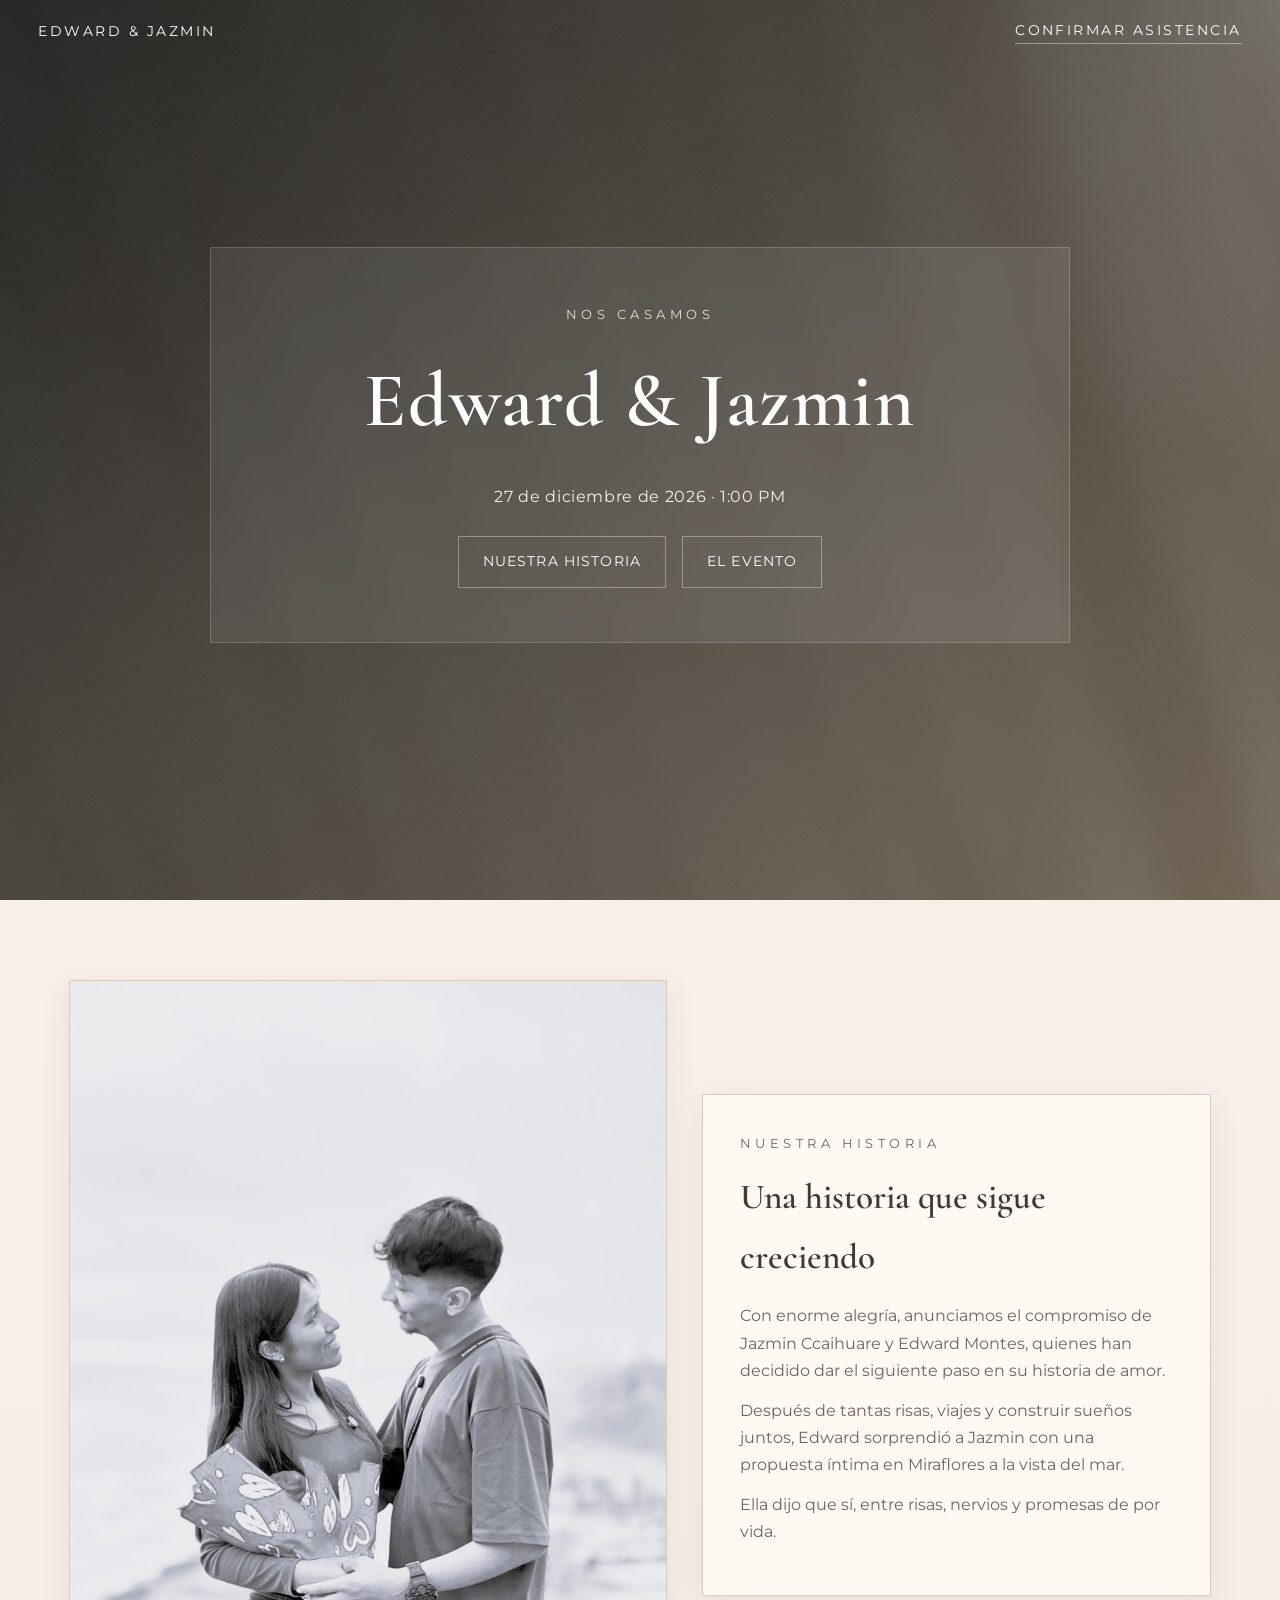
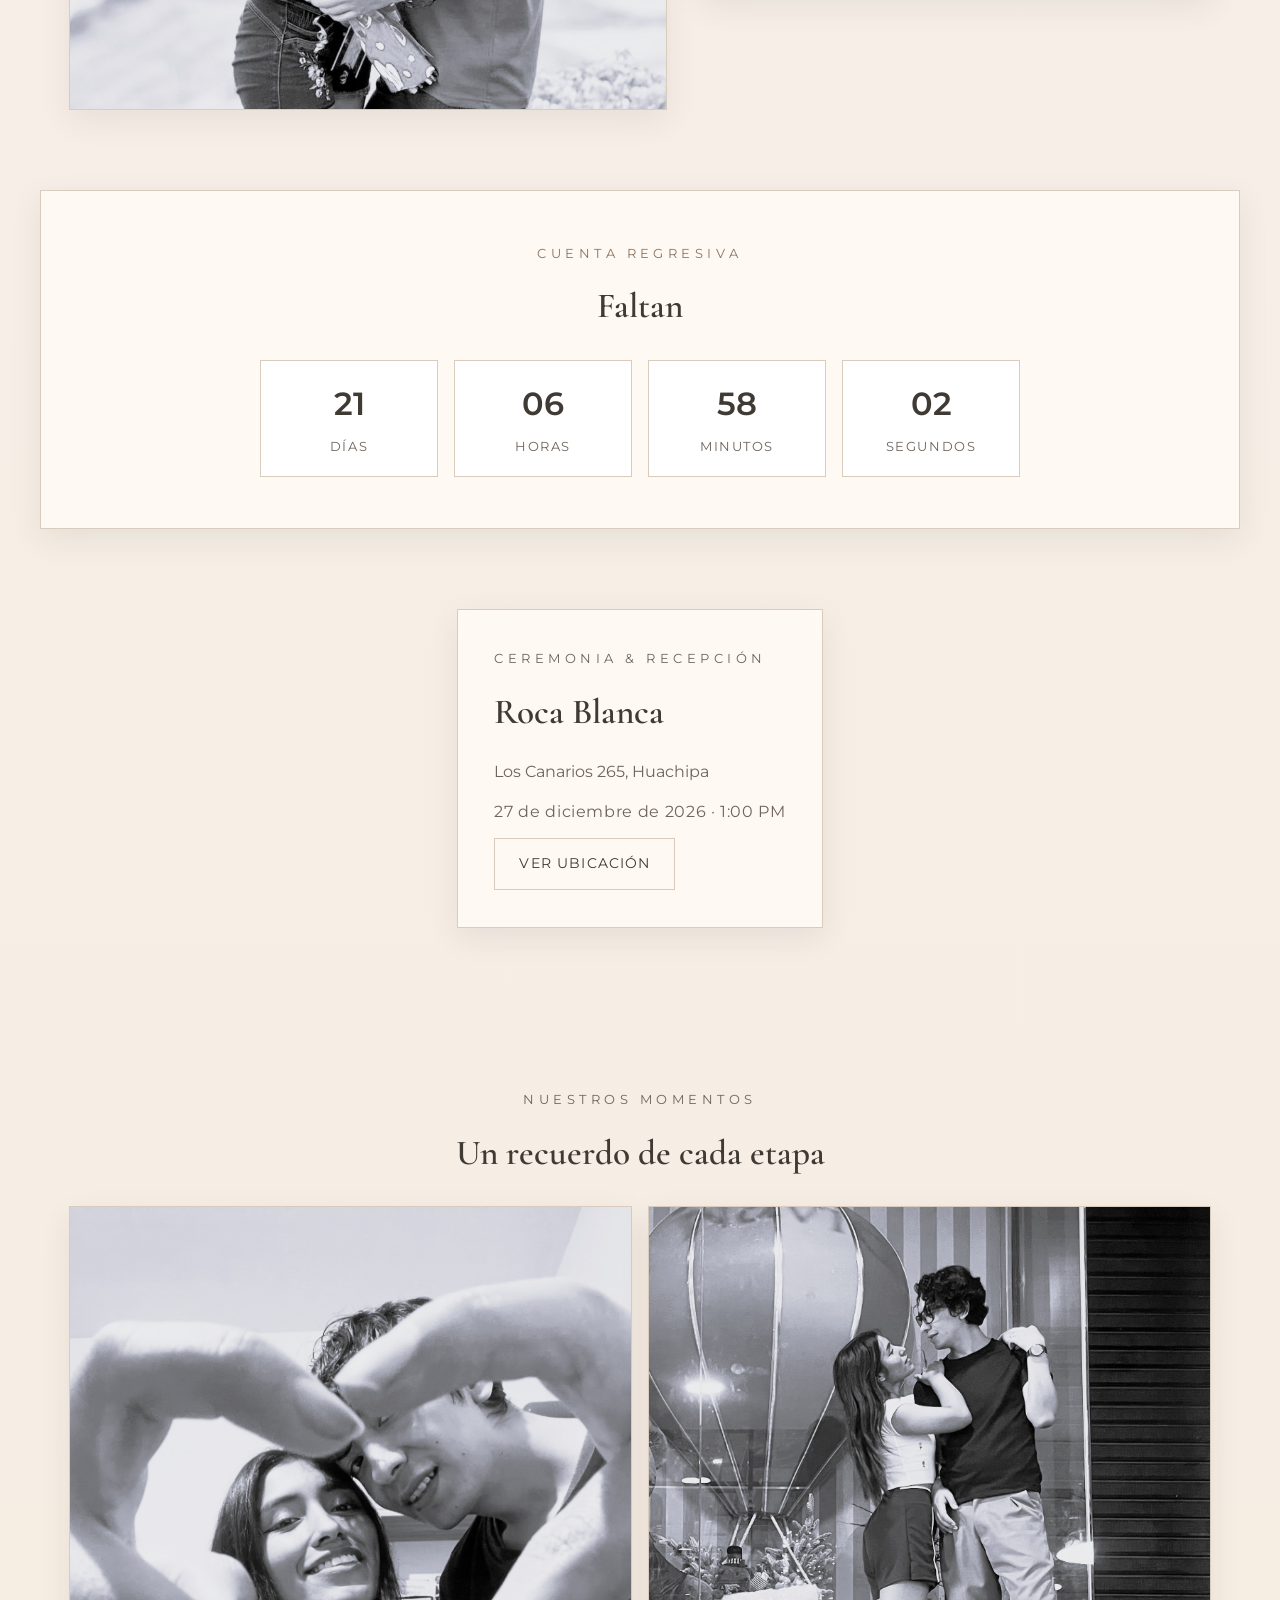
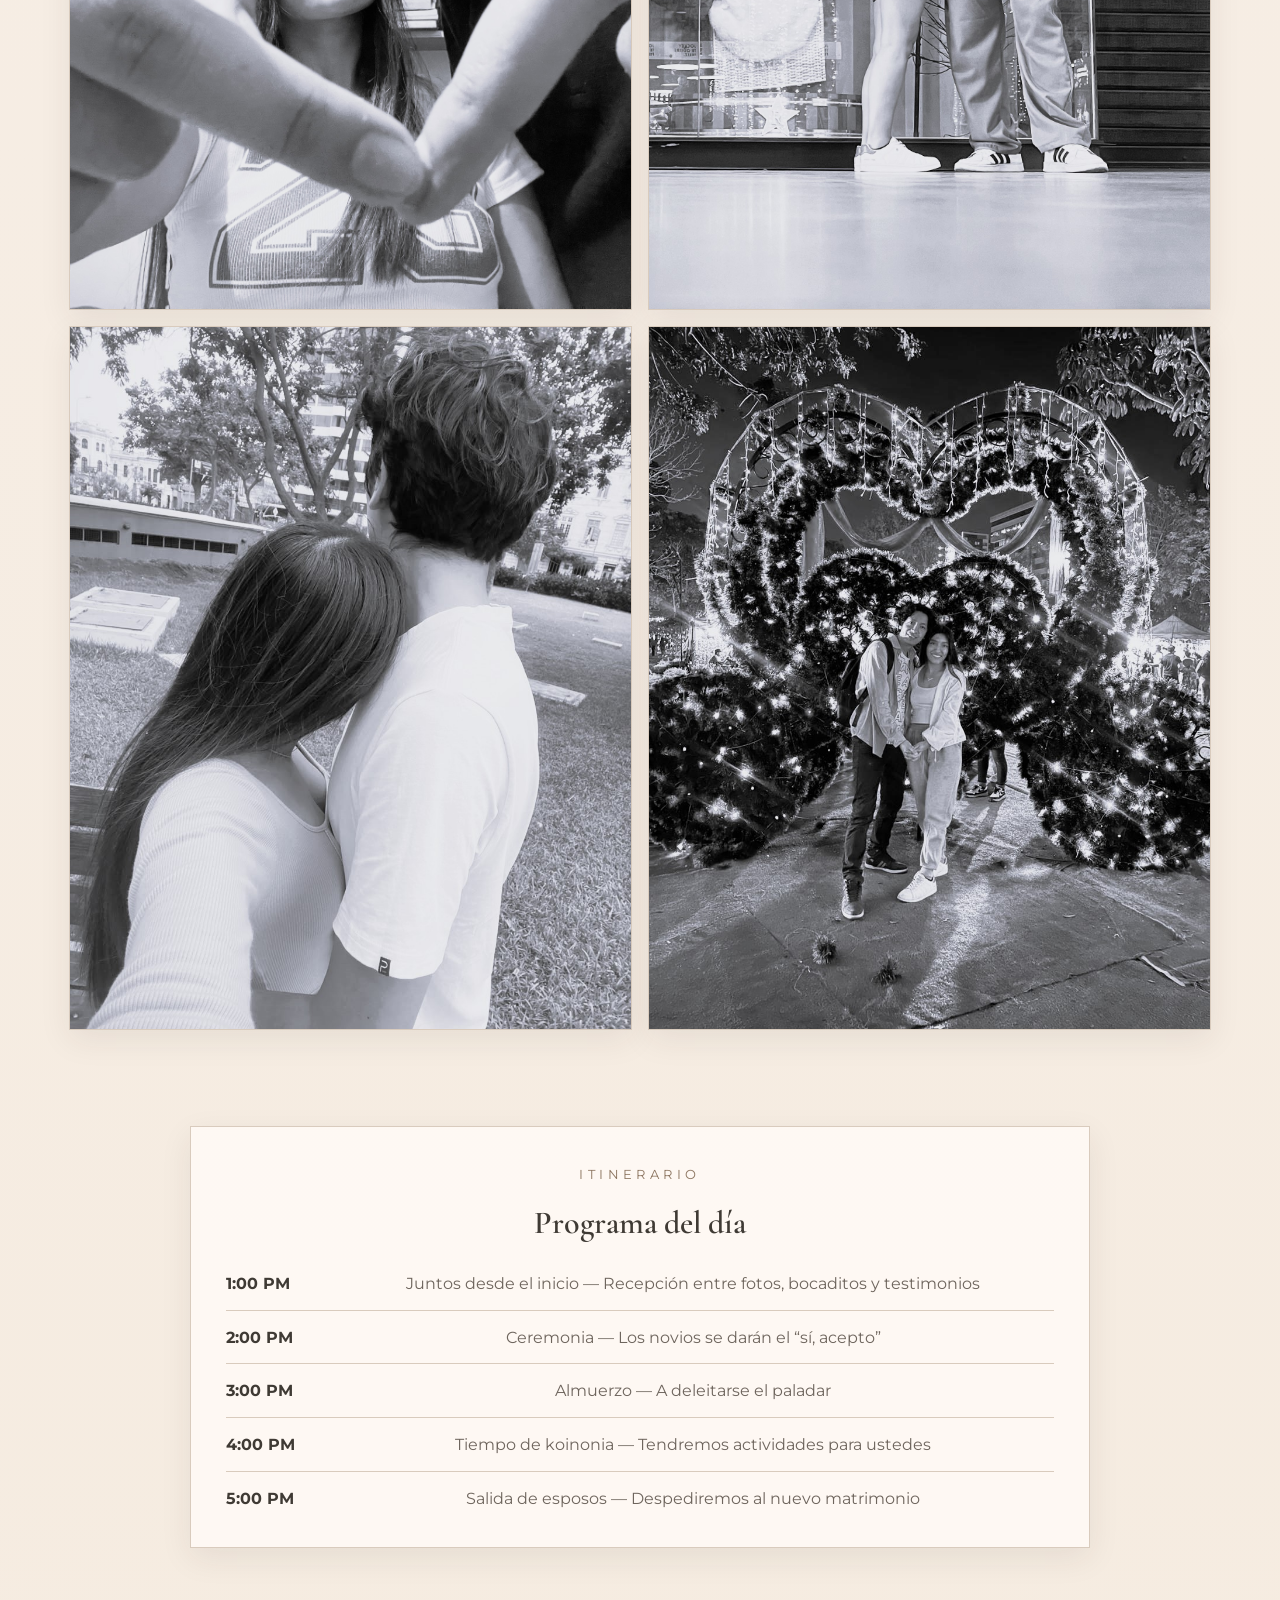
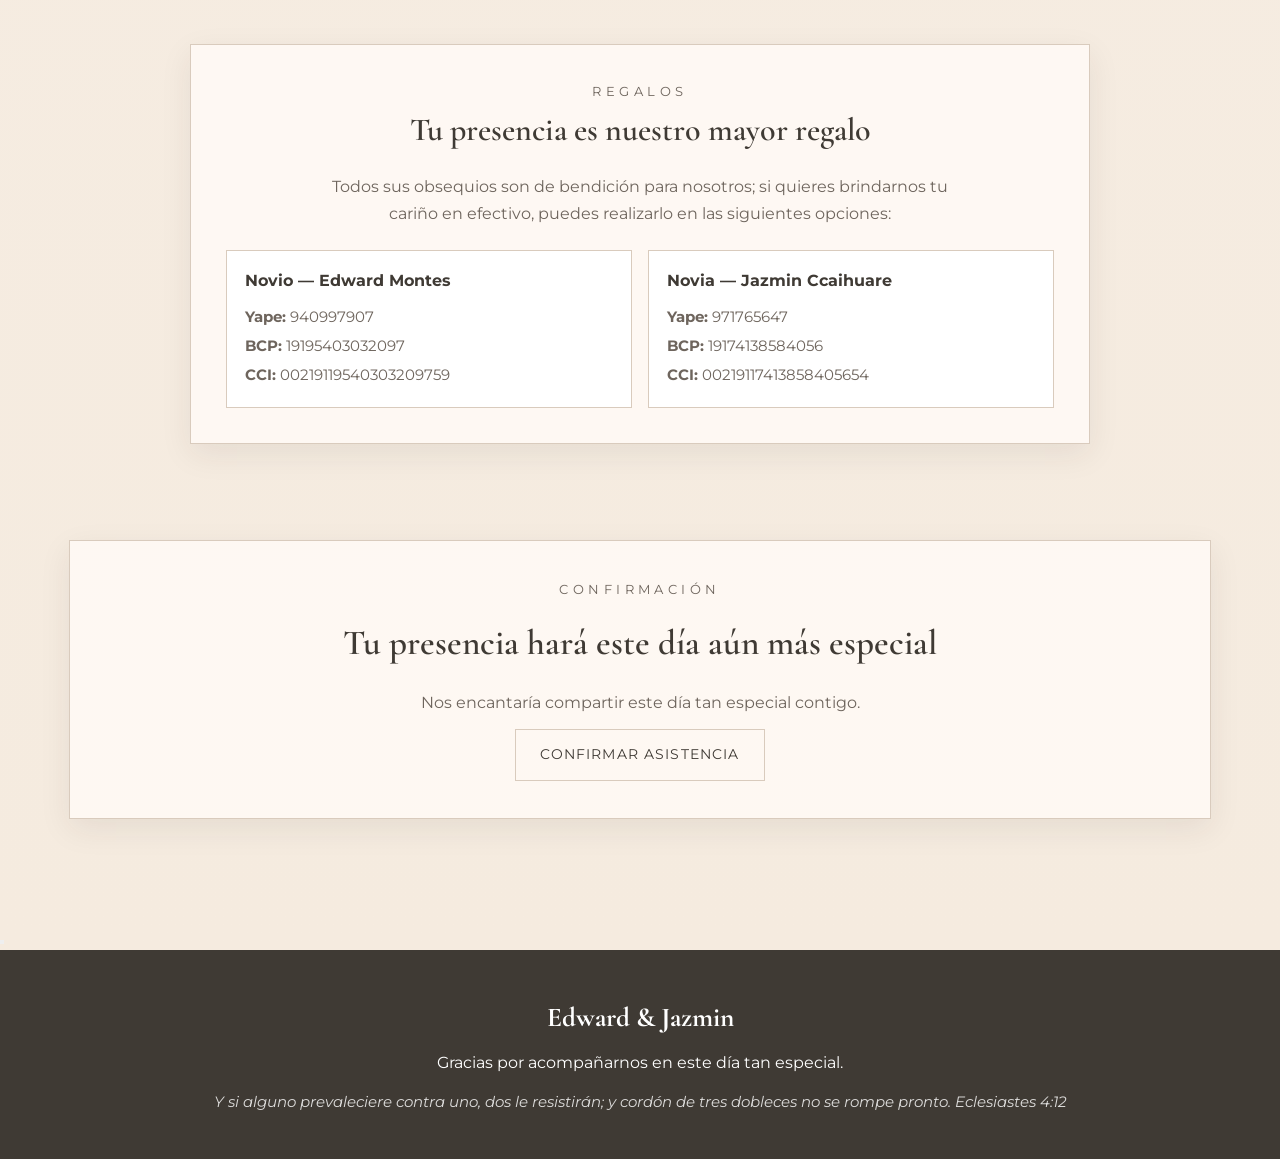
==== docs/index.html @ fddd03de "Agregar carpeta docs para GitHub Pages" ====
<!DOCTYPE html>
<html lang="es">
<head>
  <meta charset="UTF-8">
  <meta name="viewport" content="width=device-width, initial-scale=1.0">
  <title>Edward & Jazmin | Nuestra Boda</title>
  <link rel="preconnect" href="https://fonts.googleapis.com">
  <link href="https://fonts.googleapis.com/css2?family=Cormorant+Garamond:wght@300;400;600&family=Montserrat:wght@300;400;500&display=swap" rel="stylesheet">
  <link rel="stylesheet" href="css/styles.css">
</head>
<body>
  <header class="hero">
    <nav class="top-nav">
      <span>Edward & Jazmin</span>
      <a href="#asistencia">Confirmar asistencia</a>
    </nav>

    <div class="hero-content">
      <p class="eyebrow">Nos casamos</p>
      <h1>Edward &amp; Jazmin</h1>
      <p class="date">27 de diciembre de 2026 · 1:00 PM</p>
      <div class="hero-actions">
        <a href="#historia" class="btn">Nuestra historia</a>
        <a href="#evento" class="btn btn-secondary">El evento</a>
      </div>
    </div>
  </header>

  <main>
    <section id="historia" class="section split-section">
      <div class="media-card">
        <img src="images/reference/PORTADA.jpeg" alt="Foto de portada">
      </div>
      <div class="text-card">
        <p class="section-kicker">Nuestra historia</p>
        <h2>Una historia que sigue creciendo</h2>
        <p>
          Con enorme alegría, anunciamos el compromiso de Jazmin Ccaihuare y Edward Montes,
          quienes han decidido dar el siguiente paso en su historia de amor.
        </p>
        <p>
          Después de tantas risas, viajes y construir sueños juntos, Edward sorprendió a Jazmin con una propuesta íntima en Miraflores a la vista del mar.
        </p>
        <p>
          Ella dijo que sí, entre risas, nervios y promesas de por vida.
        </p>
      </div>
    </section>

    <section class="countdown-section">
      <p class="section-kicker">Cuenta regresiva</p>
      <h2>Faltan</h2>
      <div class="countdown">
        <div>
          <span id="days">0</span>
          <small>Días</small>
        </div>
        <div>
          <span id="hours">0</span>
          <small>Horas</small>
        </div>
        <div>
          <span id="minutes">0</span>
          <small>Minutos</small>
        </div>
        <div>
          <span id="seconds">0</span>
          <small>Segundos</small>
        </div>
      </div>
    </section>

    <section id="evento" class="section split-section reverse">
      <div class="text-card">
        <p class="section-kicker">Ceremonia &amp; recepción</p>
        <h2>Roca Blanca</h2>
        <p>Los Canarios 265, Huachipa</p>
        <p class="event-time">27 de diciembre de 2026 · 1:00 PM</p>
        <a class="btn btn-dark" target="_blank" href="https://www.google.com/maps/search/ROCA+BLANCA/@-12.0173293,-76.9445462,9z?entry=s&sa=X&ved=1t%3A199789">Ver ubicación</a>
      </div>
    </section>

    <section class="gallery">
      <p class="section-kicker">Nuestros momentos</p>
      <h2>Un recuerdo de cada etapa</h2>
      <div class="gallery-grid">
        <img src="images/reference/PAREJA 1.jpeg" alt="Pareja 1">
        <img src="images/reference/PAREJA 2.jpeg" alt="Pareja 2">
        <img src="images/reference/PAREJA 3.jpeg" alt="Pareja 3">
        <img src="images/reference/PAREJA 4.jpeg" alt="Pareja 4">
      </div>
    </section>

    <section class="section itinerary-section">
      <div class="itinerary-card">
        <p class="section-kicker">Itinerario</p>
        <h2>Programa del día</h2>
        <div class="itinerary-list">
          <div class="itinerary-item">
            <span class="time">1:00 PM</span>
            <p>Juntos desde el inicio — Recepción entre fotos, bocaditos y testimonios</p>
          </div>
          <div class="itinerary-item">
            <span class="time">2:00 PM</span>
            <p>Ceremonia — Los novios se darán el “sí, acepto”</p>
          </div>
          <div class="itinerary-item">
            <span class="time">3:00 PM</span>
            <p>Almuerzo — A deleitarse el paladar</p>
          </div>
          <div class="itinerary-item">
            <span class="time">4:00 PM</span>
            <p>Tiempo de koinonia — Tendremos actividades para ustedes</p>
          </div>
          <div class="itinerary-item">
            <span class="time">5:00 PM</span>
            <p>Salida de esposos — Despediremos al nuevo matrimonio</p>
          </div>
        </div>
      </div>
    </section>

    <section class="section gifts-section">
      <div class="gifts-card">
        <p class="section-kicker">Regalos</p>
        <h2>Tu presencia es nuestro mayor regalo</h2>
        <p>
          Todos sus obsequios son de bendición para nosotros; si quieres brindarnos tu cariño en efectivo, puedes realizarlo en las siguientes opciones:
        </p>
        <div class="gift-details">
          <div class="gift-person">
            <h3>Novio — Edward Montes</h3>
            <p><strong>Yape:</strong> 940997907</p>
            <p><strong>BCP:</strong> 19195403032097</p>
            <p><strong>CCI:</strong> 00219119540303209759</p>
          </div>
          <div class="gift-person">
            <h3>Novia — Jazmin Ccaihuare</h3>
            <p><strong>Yape:</strong> 971765647</p>
            <p><strong>BCP:</strong> 19174138584056</p>
            <p><strong>CCI:</strong> 00219117413858405654</p>
          </div>
        </div>
      </div>
    </section>

    <section id="asistencia" class="rsvp">
      <div class="rsvp-card">
        <p class="section-kicker">Confirmación</p>
        <h2>Tu presencia hará este día aún más especial</h2>
        <p>Nos encantaría compartir este día tan especial contigo.</p>
        <a target="_blank" href="https://forms.gle/KwLBrvTzNXSWGQqh7" class="btn btn-dark">Confirmar asistencia</a>
      </div>
    </section>

    <div class="music-player">
      <button id="musicBtn"
      <audio id="music" loop>
        <source src="audio/naruto.wav" type="audio/wav">
      </audio>
    </div>
  </main>

  <footer>
    <h2>Edward &amp; Jazmin</h2>
    <p>Gracias por acompañarnos en este día tan especial.</p>
    <p class="footer-quote">Y si alguno prevaleciere contra uno, dos le resistirán; y cordón de tres dobleces no se rompe pronto. Eclesiastes 4:12</p>
  </footer>

  <script src="js/app.js"></script>
</body>
</html>
---- docs/css/styles.css ----
:root {
  --bg: #f7efe8;
  --paper: #fcf8f2;
  --text: #2f2a24;
  --muted: #6e655d;
  --accent: #8c7560;
  --accent-2: #3f3a34;
  --line: #d9cbbd;
  --shadow: 0 10px 30px rgba(47, 42, 36, 0.08);
}

* {
  box-sizing: border-box;
  margin: 0;
  padding: 0;
}

html {
  scroll-behavior: smooth;
}

body {
  font-family: 'Montserrat', sans-serif;
  color: var(--text);
  background: linear-gradient(135deg, #f8efe8 0%, #f3e9db 100%);
  line-height: 1.7;
}

img {
  max-width: 100%;
  display: block;
}

.hero {
  min-height: 100vh;
  position: relative;
  display: flex;
  align-items: center;
  justify-content: center;
  padding: 2.4rem 1.8rem 3rem;
  background: linear-gradient(135deg, rgba(14, 14, 14, 0.85), rgba(87, 72, 55, 0.72)), url('../images/reference/image4.jpg') center/cover;
  color: #fff;
  text-align: center;
}

.hero::before {
  content: '';
  position: absolute;
  inset: 0;
  background: radial-gradient(circle at top right, rgba(255,255,255,0.16), transparent 30%);
}

.top-nav {
  position: absolute;
  top: 1.2rem;
  left: 0;
  width: 100%;
  display: flex;
  justify-content: space-between;
  align-items: center;
  padding: 0 2.4rem;
  z-index: 2;
  font-size: 0.86rem;
  letter-spacing: 0.18em;
  text-transform: uppercase;
}

.top-nav a {
  color: #fff;
  text-decoration: none;
  border-bottom: 1px solid rgba(255,255,255,0.4);
}

.hero-content {
  position: relative;
  z-index: 1;
  max-width: 860px;
  width: 100%;
  background: rgba(255,255,255,0.08);
  backdrop-filter: blur(4px);
  border: 1px solid rgba(255,255,255,0.18);
  padding: 3.4rem 2.2rem;
}

.eyebrow,
.section-kicker {
  font-size: 0.82rem;
  letter-spacing: 0.28rem;
  text-transform: uppercase;
  color: var(--accent);
  margin-bottom: 0.7rem;
}

.hero .eyebrow {
  color: #e9ddd0;
}

.hero h1 {
  font-family: 'Cormorant Garamond', serif;
  font-size: clamp(3rem, 6vw, 5rem);
  margin-bottom: 1rem;
  font-weight: 600;
  letter-spacing: 0.02em;
}

.date,
.event-time {
  font-size: 1rem;
  margin-bottom: 1.6rem;
  letter-spacing: 0.04em;
  color: #f5efe8;
}

.hero-actions {
  display: flex;
  justify-content: center;
  gap: 1rem;
  flex-wrap: wrap;
}

.btn {
  display: inline-block;
  padding: 0.8rem 1.5rem;
  border: 1px solid rgba(255,255,255,0.35);
  background: transparent;
  color: #fff;
  text-decoration: none;
  transition: all 0.2s ease;
  letter-spacing: 0.08em;
  text-transform: uppercase;
  font-size: 0.9rem;
}

.btn:hover {
  transform: translateY(-2px);
  background: rgba(255,255,255,0.14);
}

.btn-dark {
  color: var(--accent-2);
  border-color: var(--line);
}

.btn-dark:hover {
  background: var(--paper);
  color: var(--accent-2);
}

main {
  background: linear-gradient(180deg, #f7efe8 0%, #f5ebdf 100%);
}

.section,
.gallery,
.rsvp,
.countdown-section {
  max-width: 1200px;
  margin: 0 auto;
  padding: 5rem 1.8rem;
}

.split-section {
  display: grid;
  grid-template-columns: 1.08fr 0.92fr;
  gap: 2.2rem;
  align-items: center;
}

#evento {
  display: grid;
  grid-template-columns: 1fr;
  justify-items: center;
}

#evento .text-card {
  max-width: 760px;
}

.split-section.reverse {
  grid-template-columns: 0.95fr 1.05fr;
}

.media-card,
.text-card,
.rsvp-card,
.countdown-section {
  background: rgba(255, 250, 245, 0.92);
  border: 1px solid var(--line);
  box-shadow: var(--shadow);
}

.media-card {
  overflow: hidden;
}

.media-card img {
  width: 100%;
  height: 100%;
  min-height: 420px;
  object-fit: cover;
}

.text-card,
.rsvp-card {
  padding: 2.3rem;
  text-align: left;
}

.text-card h2,
.rsvp-card h2,
.gallery h2,
.countdown-section h2 {
  font-family: 'Cormorant Garamond', serif;
  font-size: 2.2rem;
  margin-bottom: 1rem;
  color: var(--accent-2);
  font-weight: 600;
}

.text-card p,
.rsvp-card p,
.gallery p {
  color: var(--muted);
  margin-bottom: 0.8rem;
}

.countdown-section {
  text-align: center;
  padding: 3.2rem 1.8rem;
}

.countdown {
  display: grid;
  grid-template-columns: repeat(4, minmax(100px, 1fr));
  gap: 1rem;
  max-width: 760px;
  margin: 1.5rem auto 0;
}

.countdown > div {
  background: #fff;
  padding: 1.05rem 0.7rem;
  border: 1px solid var(--line);
}

.countdown span {
  display: block;
  font-size: 2rem;
  font-weight: 600;
  color: var(--accent-2);
}

.countdown small {
  color: var(--muted);
  text-transform: uppercase;
  letter-spacing: 0.12em;
  font-size: 0.8rem;
}

.gallery {
  text-align: center;
}

.gallery-grid {
  display: grid;
  grid-template-columns: repeat(2, minmax(220px, 1fr));
  gap: 1rem;
  margin-top: 1.5rem;
}

.gallery-grid img {
  width: 100%;
  min-height: 260px;
  aspect-ratio: 4 / 5;
  object-fit: cover;
  border: 1px solid var(--line);
  box-shadow: var(--shadow);
}

.rsvp {
  padding-top: 1rem;
}

.itinerary-section {
  padding-top: 1rem;
}

.itinerary-card,
.gifts-card {
  background: rgba(255, 250, 245, 0.92);
  border: 1px solid var(--line);
  box-shadow: var(--shadow);
  padding: 2.2rem;
  text-align: center;
  max-width: 900px;
  margin: 0 auto;
}

.itinerary-card h2,
.gifts-card h2 {
  font-family: 'Cormorant Garamond', serif;
  font-size: 2rem;
  margin-bottom: 1rem;
  color: var(--accent-2);
  font-weight: 600;
}

.itinerary-list {
  display: grid;
  gap: 0.8rem;
  margin-top: 1.2rem;
  text-align: left;
}

.itinerary-item {
  display: flex;
  align-items: flex-start;
  gap: 1rem;
  border-bottom: 1px solid var(--line);
  padding-bottom: 0.8rem;
}

.itinerary-item:last-child {
  border-bottom: none;
  padding-bottom: 0;
}

.time {
  min-width: 90px;
  font-weight: 700;
  color: var(--accent-2);
}

.itinerary-item p,
.gifts-card p {
  color: var(--muted);
  margin: 0 auto;
  max-width: 640px;
}

.gifts-section {
  padding-top: 1rem;
}

.gift-details {
  display: grid;
  grid-template-columns: repeat(2, minmax(220px, 1fr));
  gap: 1rem;
  margin-top: 1.4rem;
  text-align: left;
}

.gift-person {
  border: 1px solid var(--line);
  padding: 1rem 1.1rem;
  background: #fff;
}

.gift-person h3 {
  font-size: 1rem;
  margin-bottom: 0.6rem;
  color: var(--accent-2);
}

.gift-person p {
  margin: 0.2rem 0;
  font-size: 0.95rem;
}

.rsvp-card {
  text-align: center;
}

.music-section {
  padding: 4rem 0 2rem;
  text-align: center;
}

.music-card {
  margin: 0 auto;
  max-width: 38rem;
  padding: 2.2rem 1.8rem;
  background: rgba(255, 255, 255, 0.95);
  border: 1px solid var(--line);
  border-radius: 1rem;
  box-shadow: var(--shadow);
}

.music-player {
  margin-top: 1.5rem;
}

.background-music-iframe {
  width: 100%;
  min-height: 120px;
  border: none;
}

footer {
  background: var(--accent-2);
  color: #fff;
  text-align: center;
  padding: 2.8rem 1.8rem;
}

footer h2 {
  font-family: 'Cormorant Garamond', serif;
  font-size: 1.7rem;
  margin-bottom: 0.5rem;
}

.footer-quote {
  margin-top: 0.8rem;
  font-size: 0.95rem;
  color: rgba(255,255,255,0.82);
  font-style: italic;
}

@media (max-width: 900px) {
  .split-section,
  .split-section.reverse {
    grid-template-columns: 1fr;
  }

  .media-card img {
    min-height: 320px;
  }
}

@media (max-width: 700px) {
  .top-nav {
    padding: 0 1rem;
    font-size: 0.75rem;
  }

  .hero-content {
    padding: 2.2rem 1.2rem;
  }

  .countdown {
    grid-template-columns: repeat(2, minmax(110px, 1fr));
  }

  .gallery-grid,
  .gift-details {
    grid-template-columns: 1fr;
  }
}
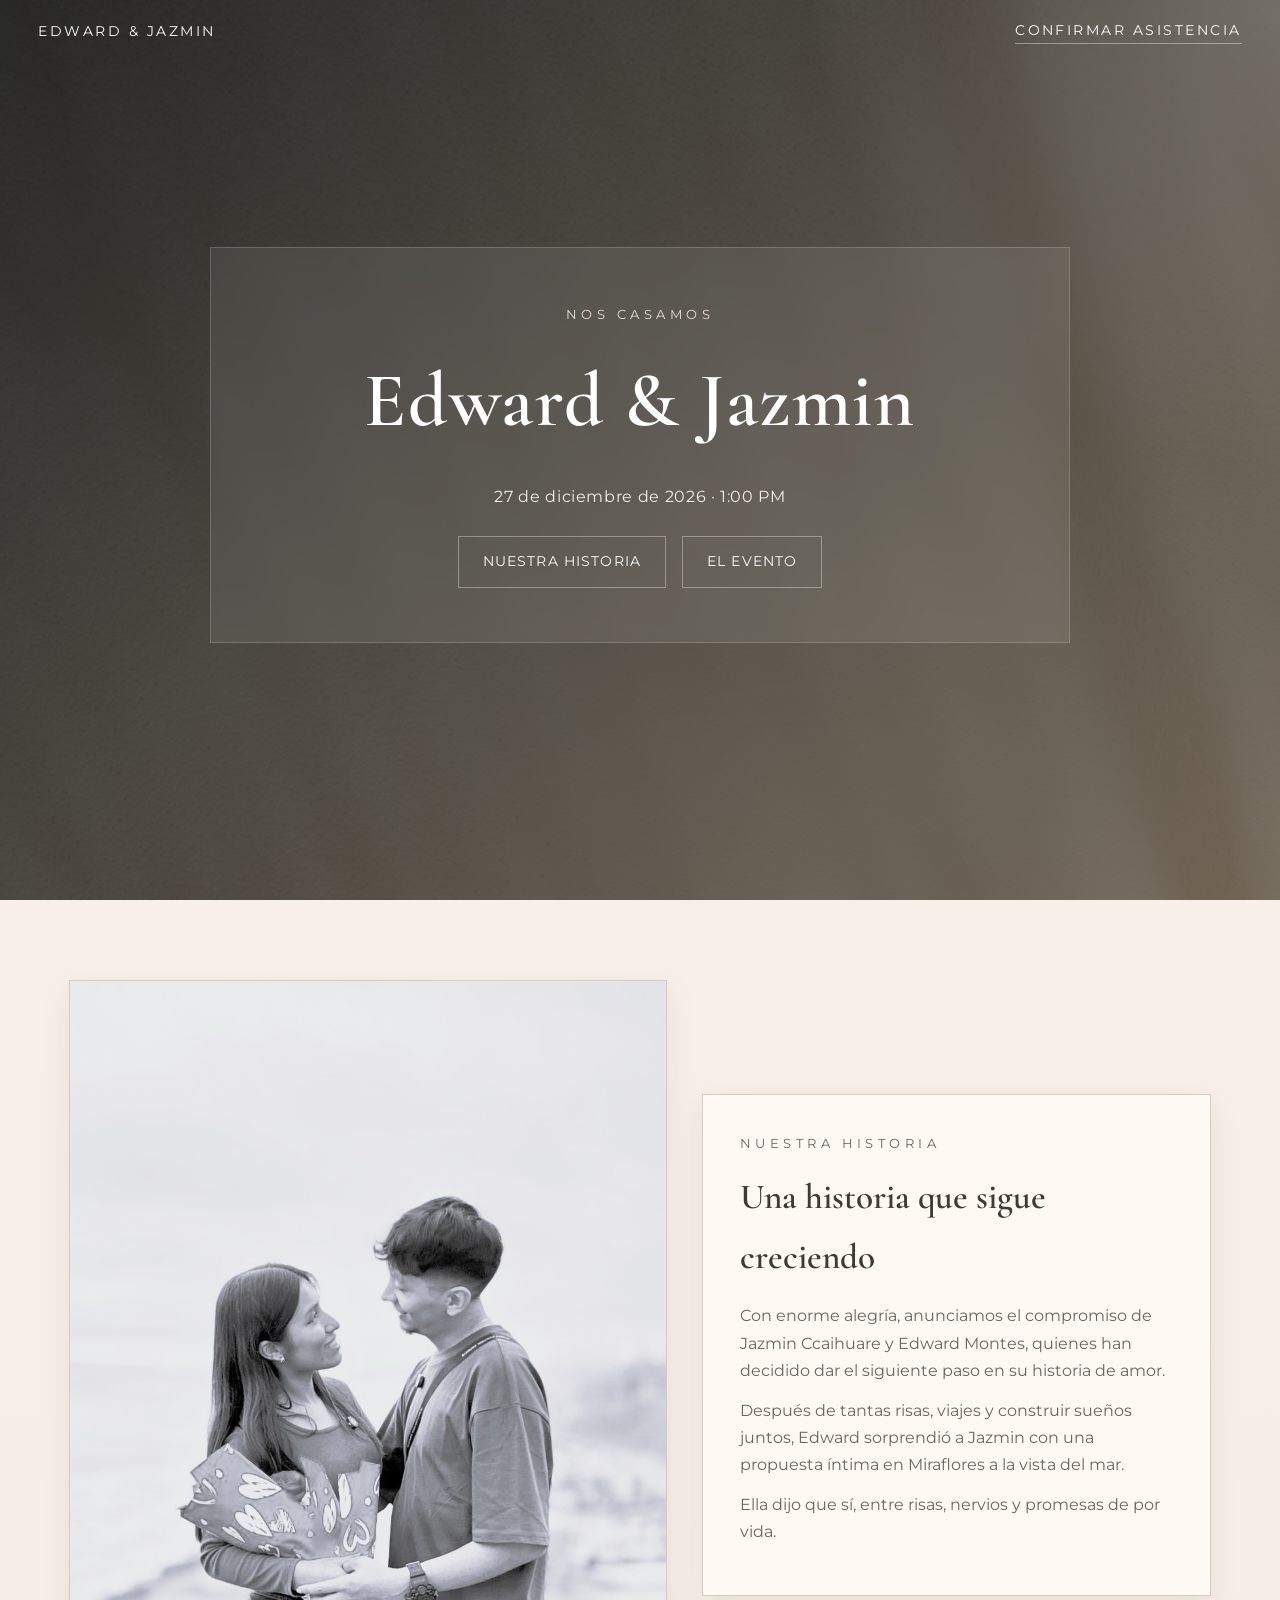
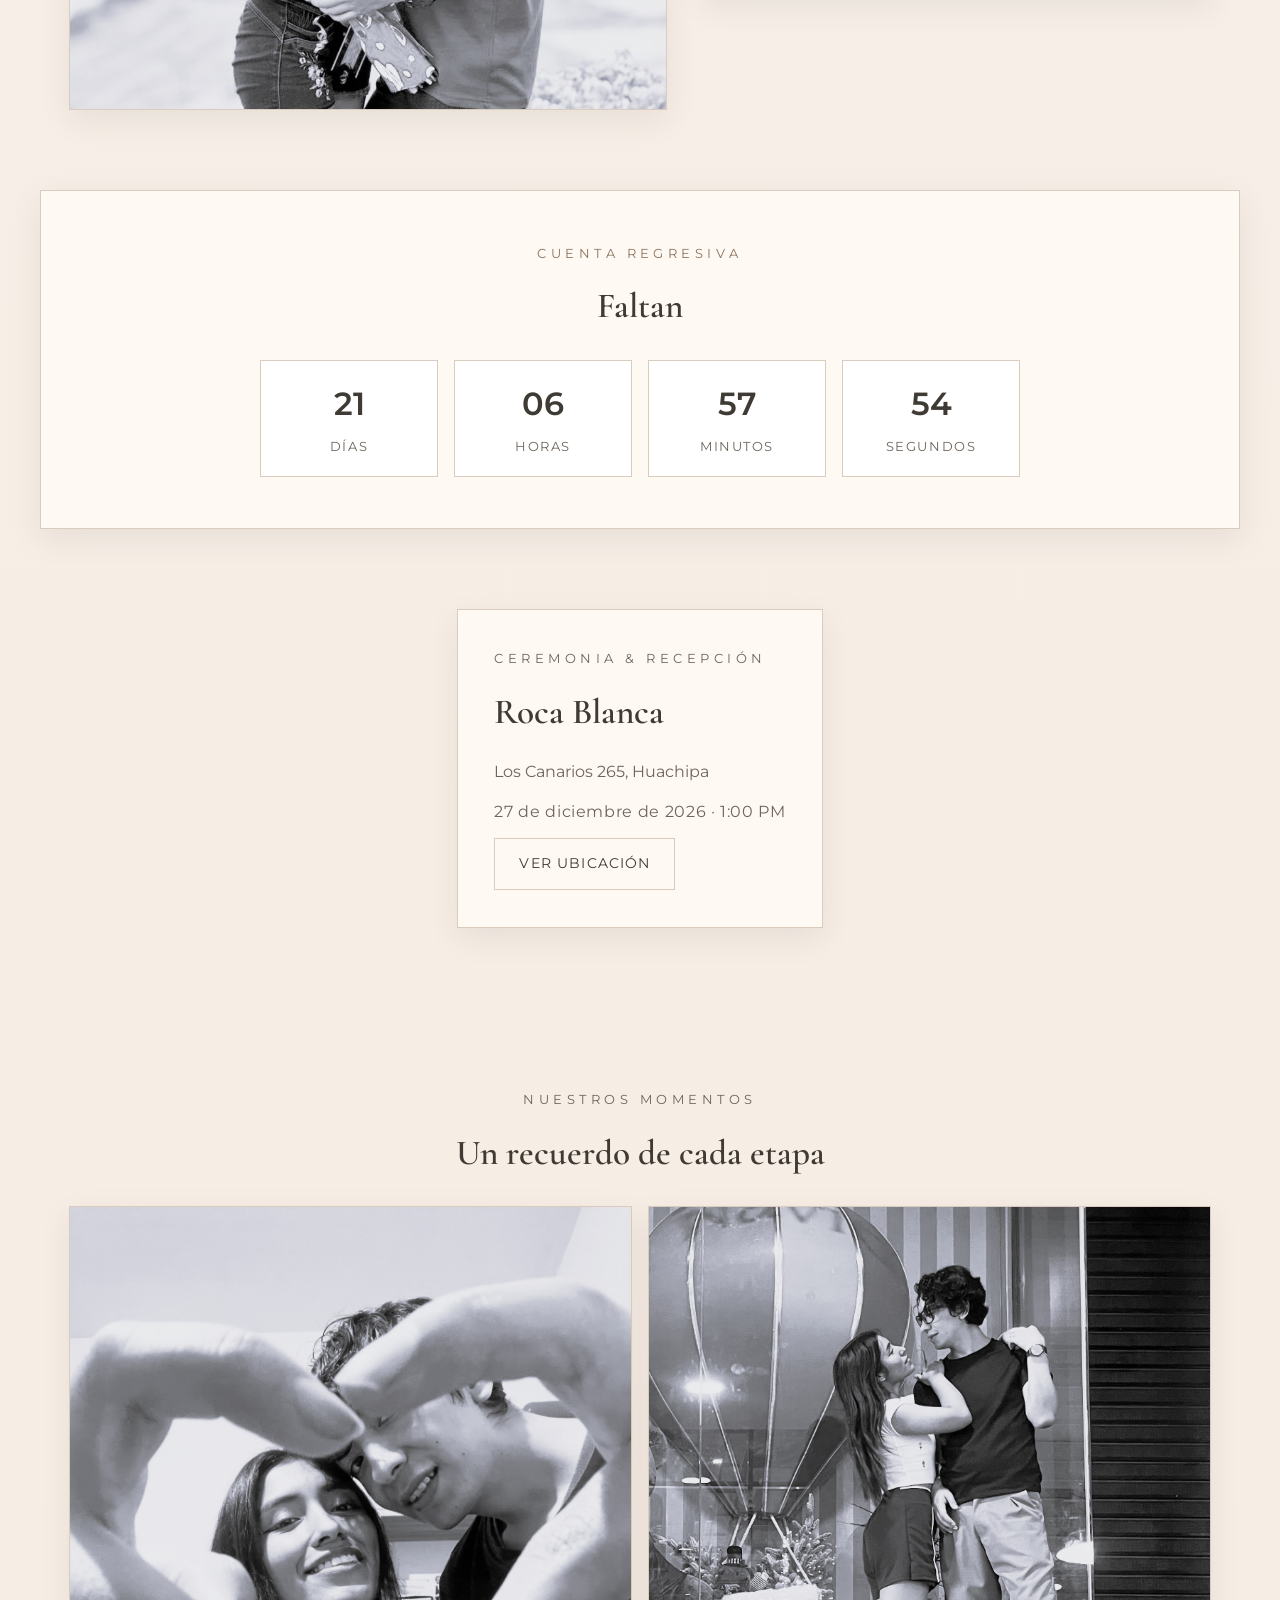
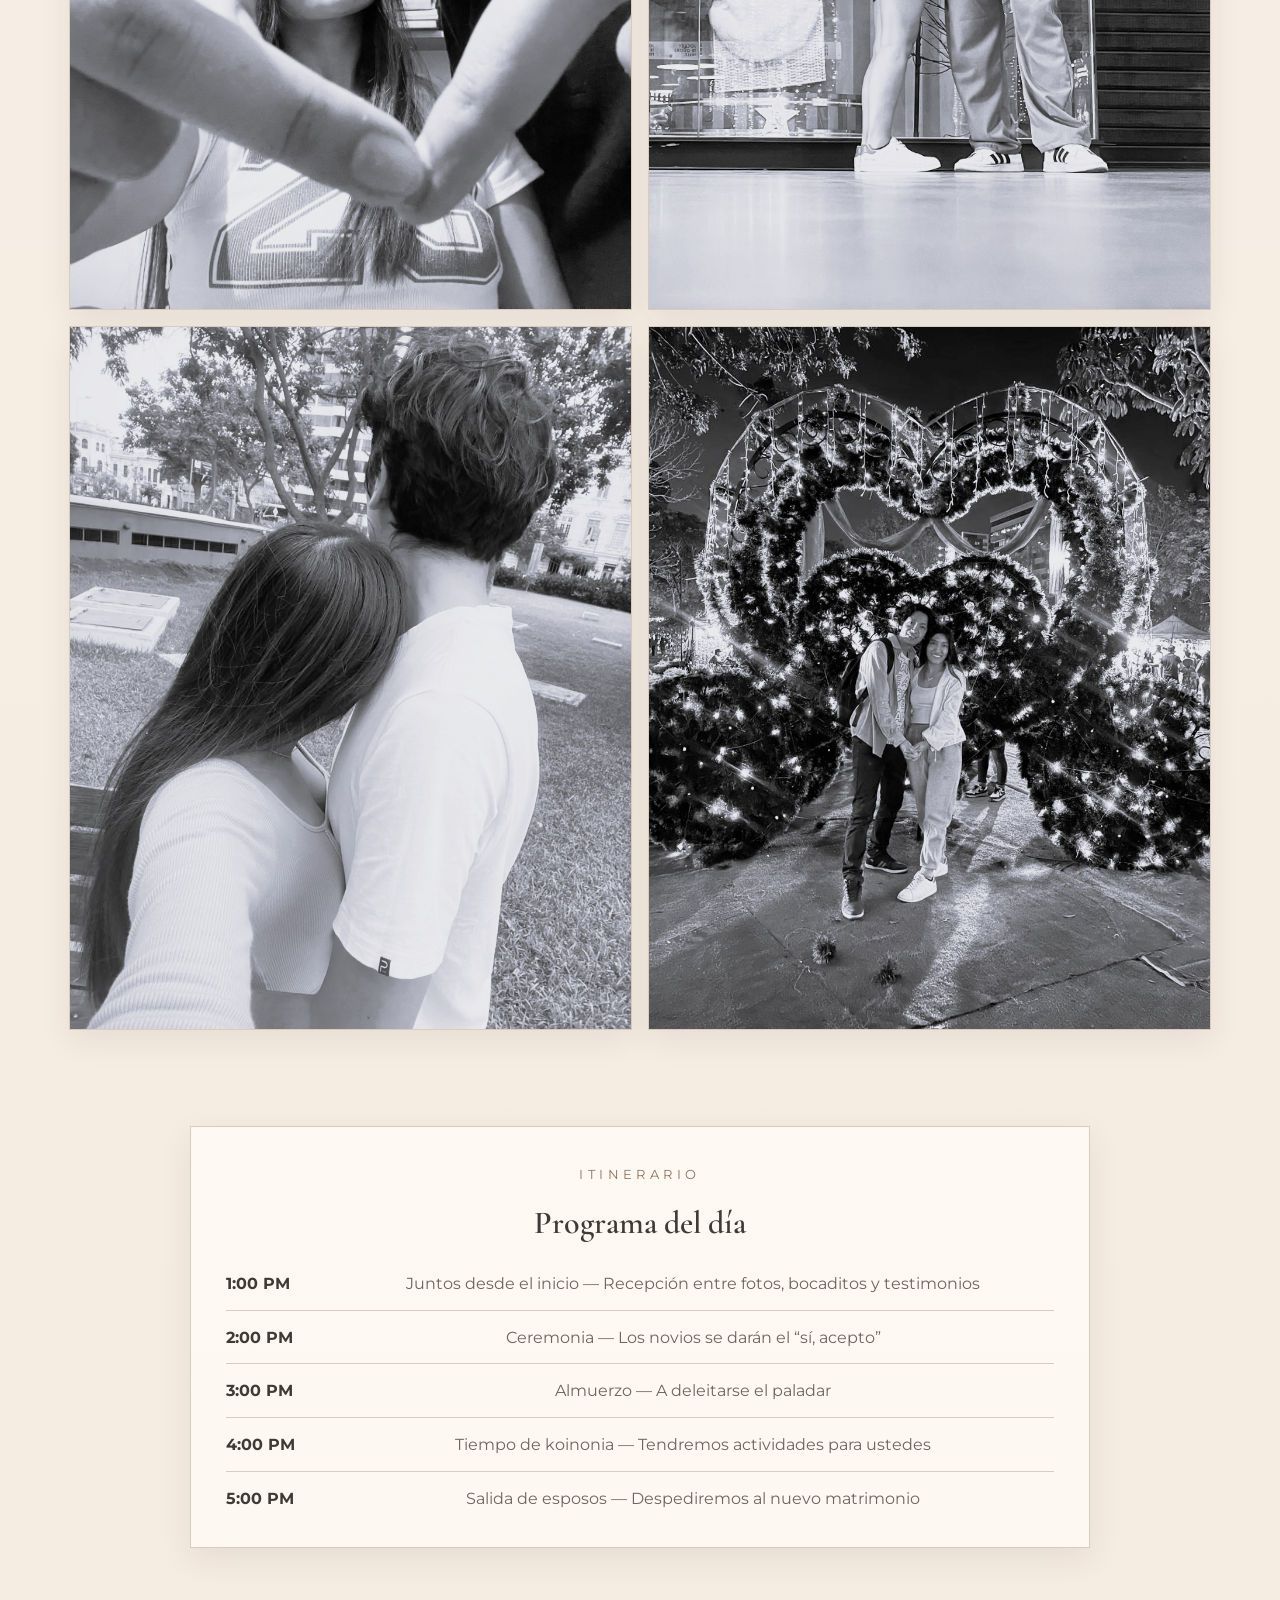
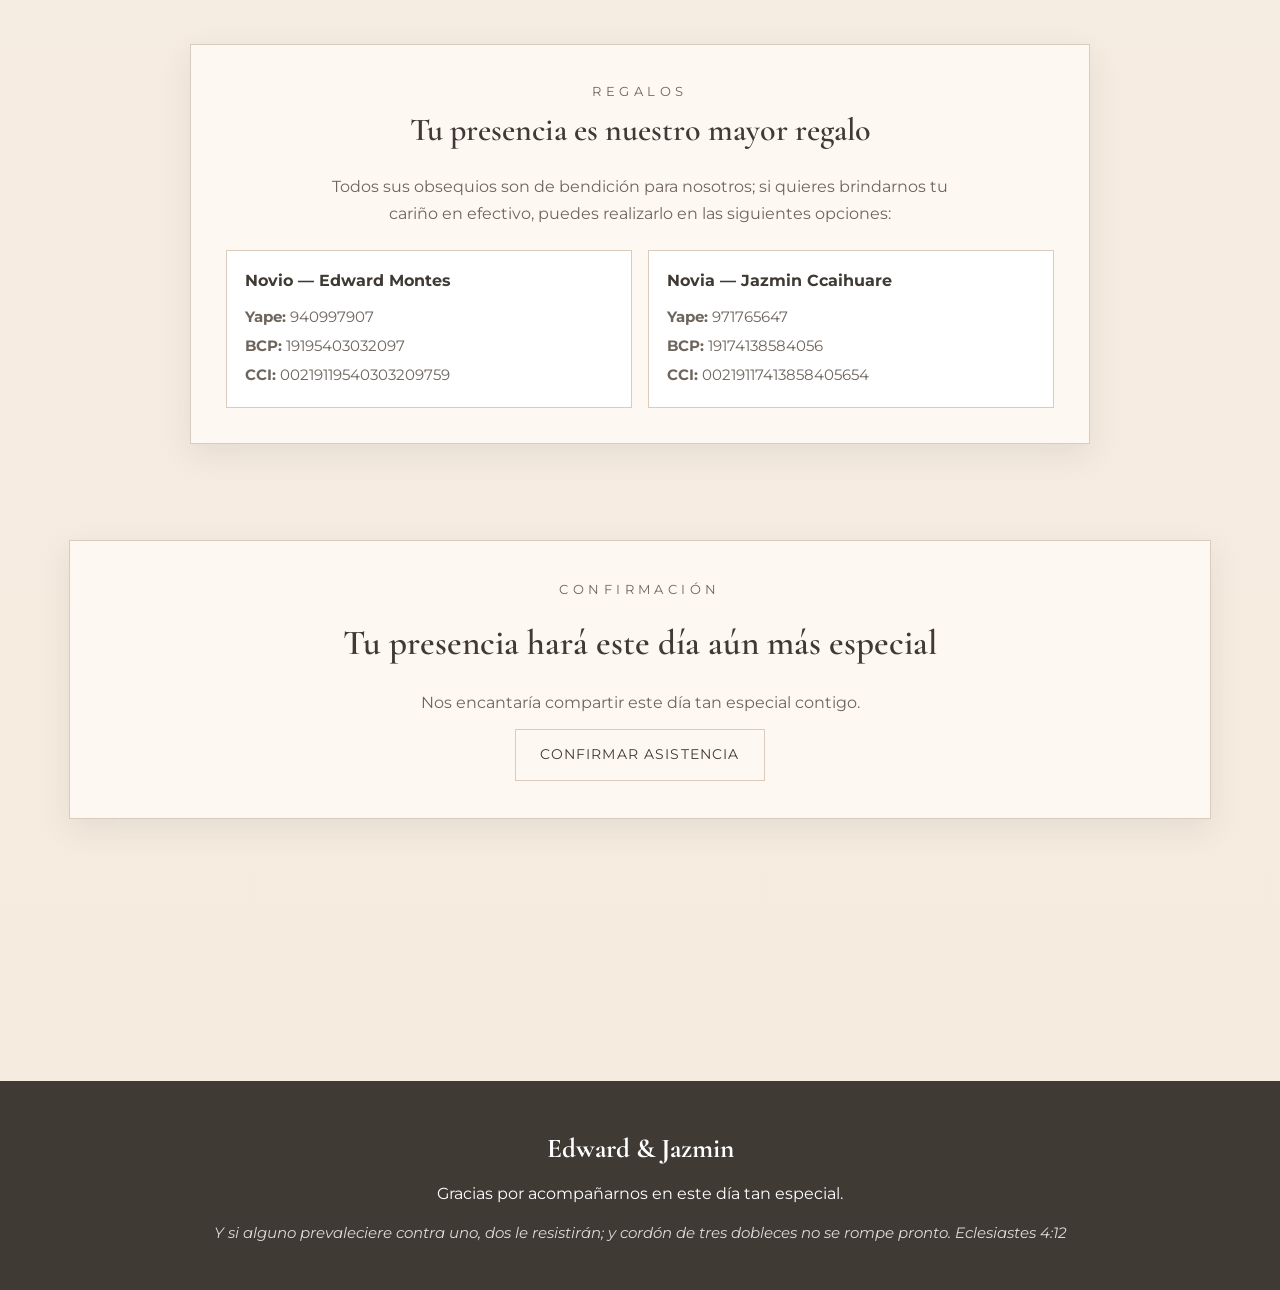
==== commit b5d3bece: "Actualizar música de fondo al video de YouTube hNVqvkx8RD4" ====
--- a/docs/index.html
+++ b/docs/index.html
@@ -154,10 +154,7 @@
     </section>
 
     <div class="music-player">
-      <button id="musicBtn"
-      <audio id="music" loop>
-        <source src="audio/naruto.wav" type="audio/wav">
-      </audio>
+      <iframe class="background-music-iframe" src="https://www.youtube.com/embed/hNVqvkx8RD4?autoplay=1&loop=1&playlist=hNVqvkx8RD4&controls=0&rel=0&modestbranding=1" title="Música de fondo" allow="autoplay; encrypted-media" loading="lazy"></iframe>
     </div>
   </main>
 
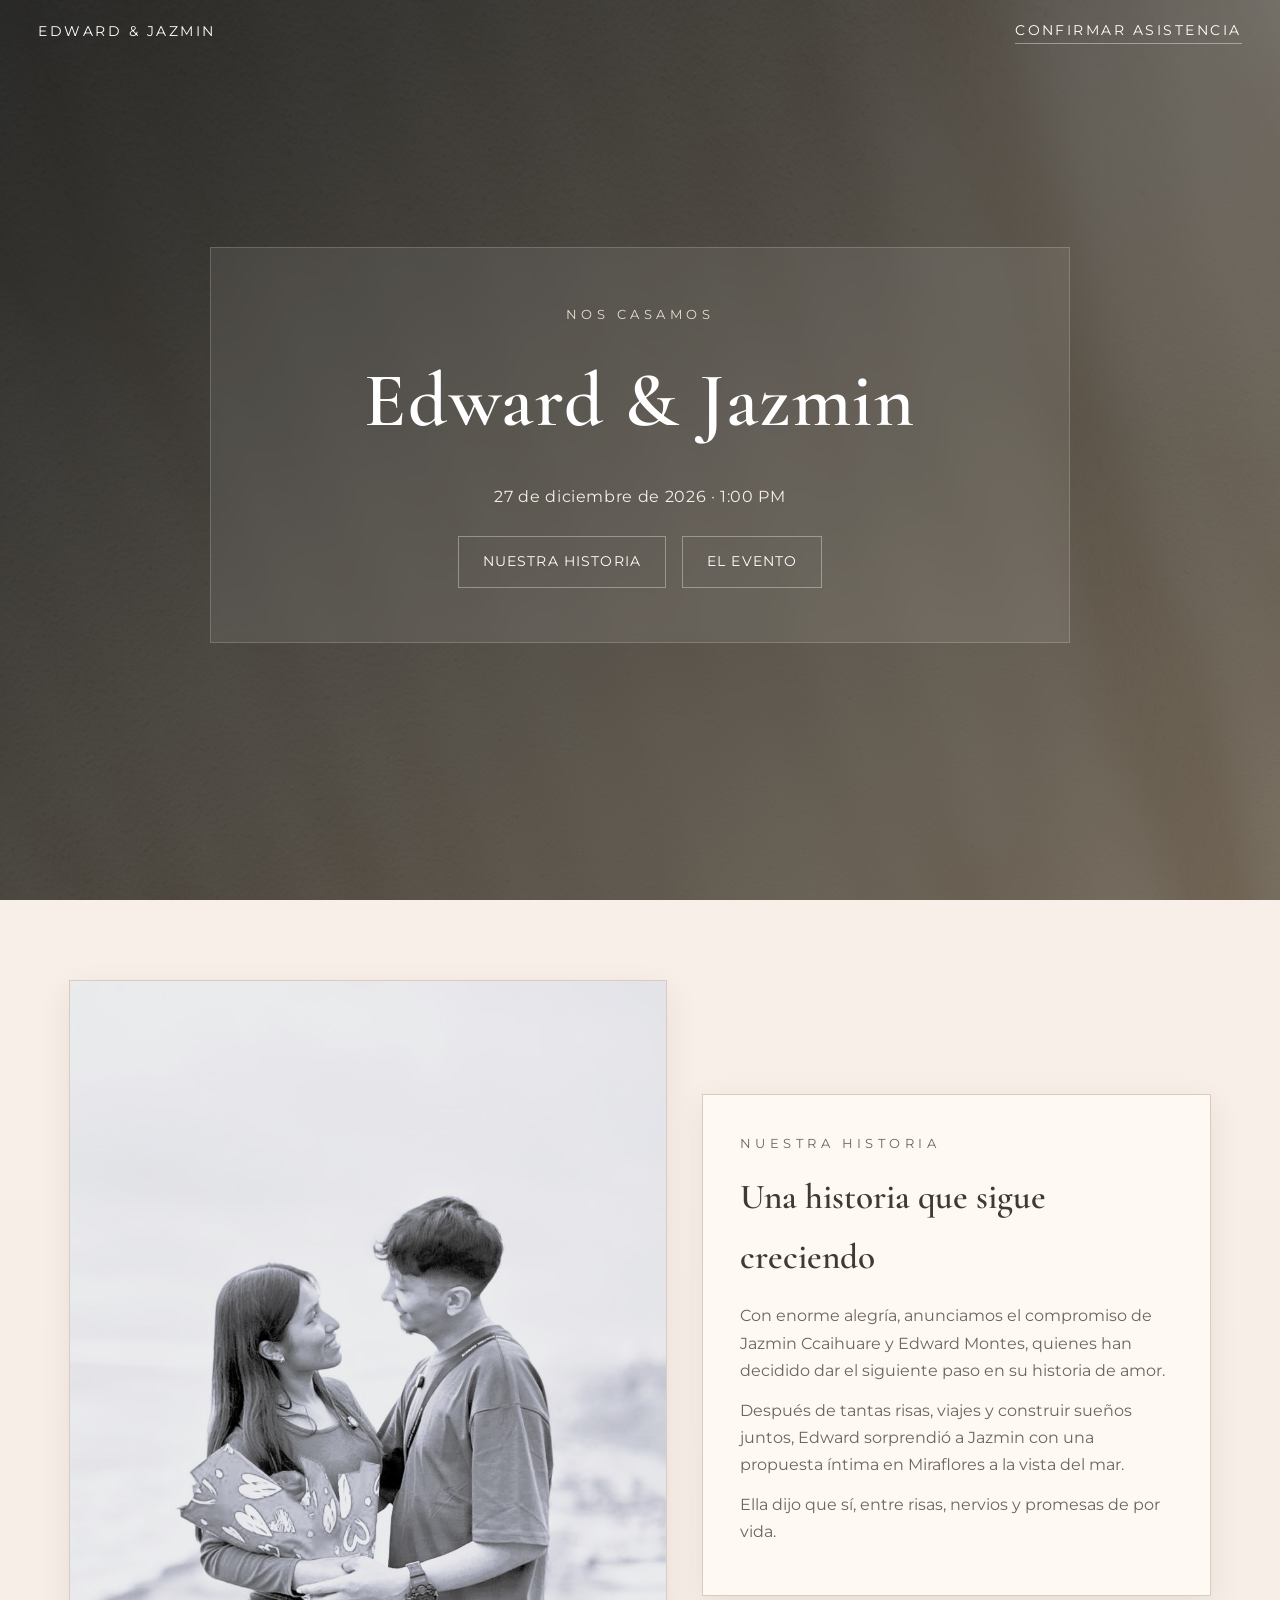
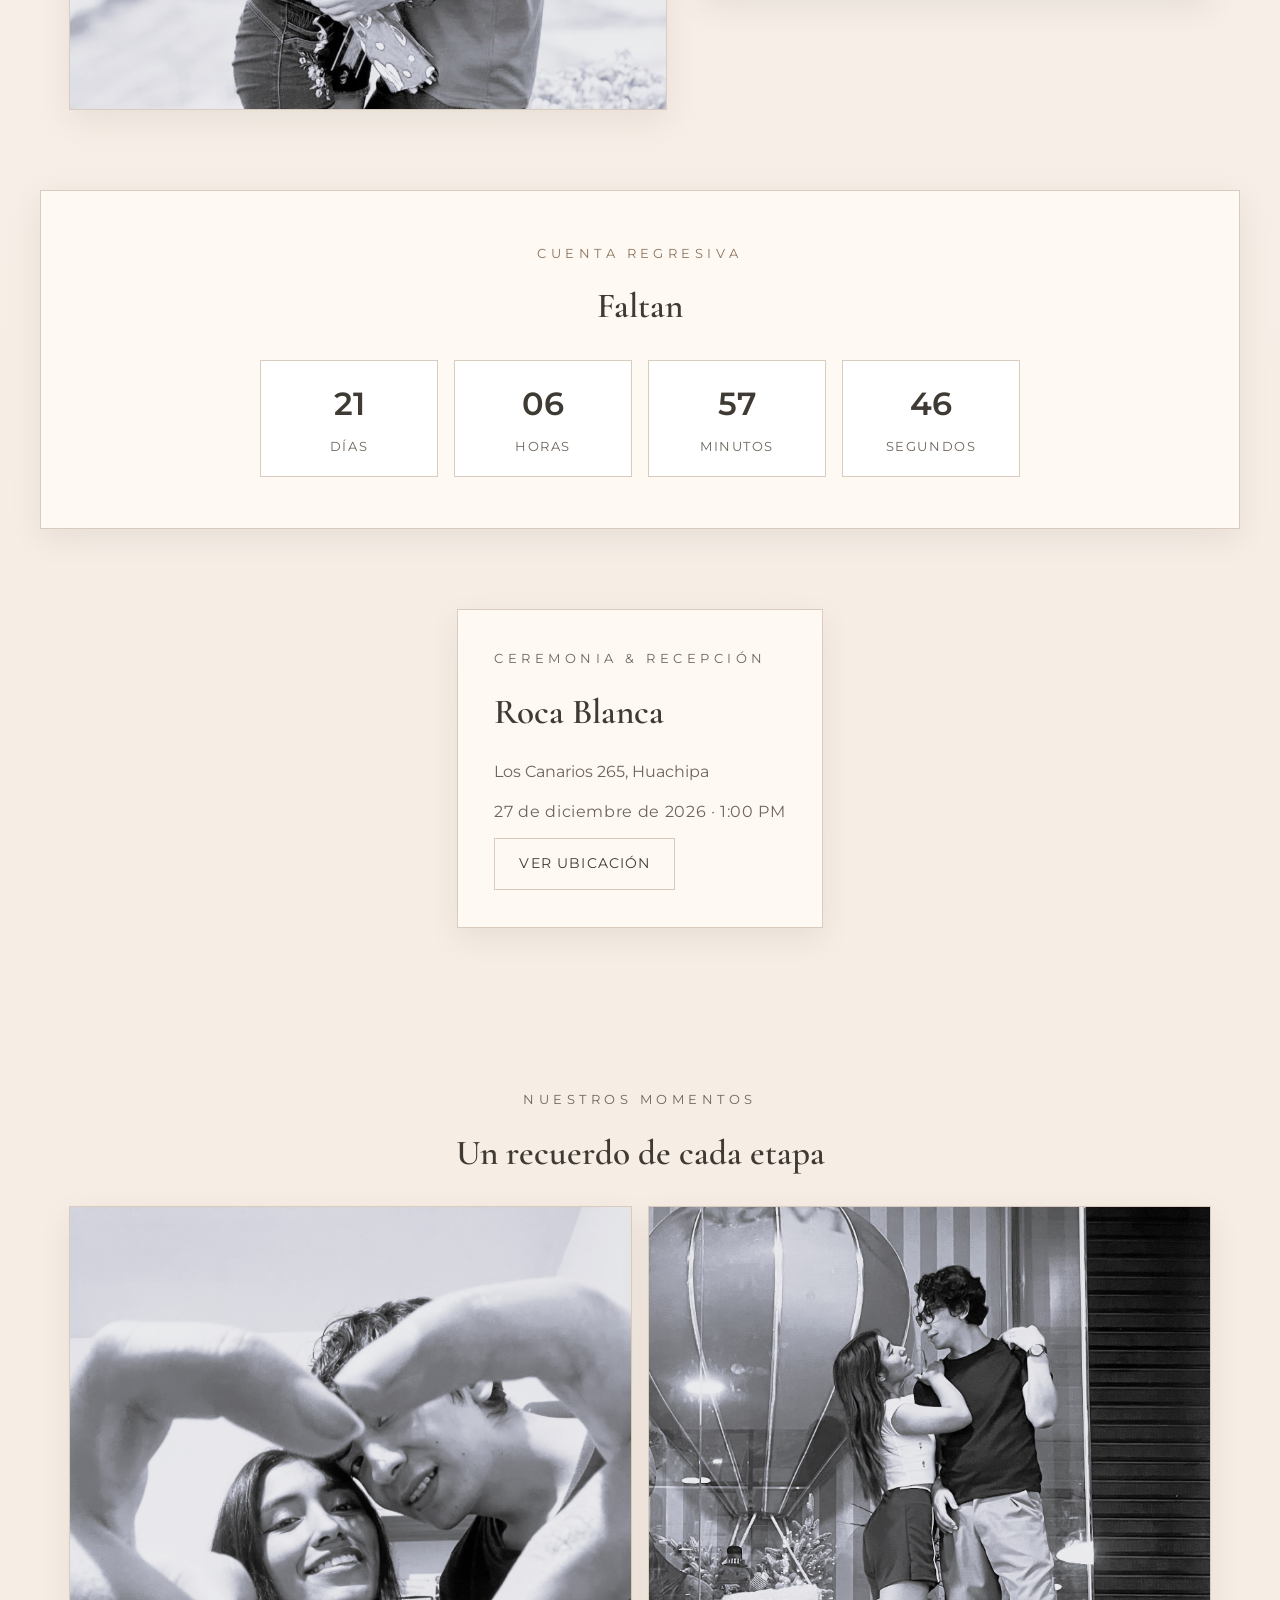
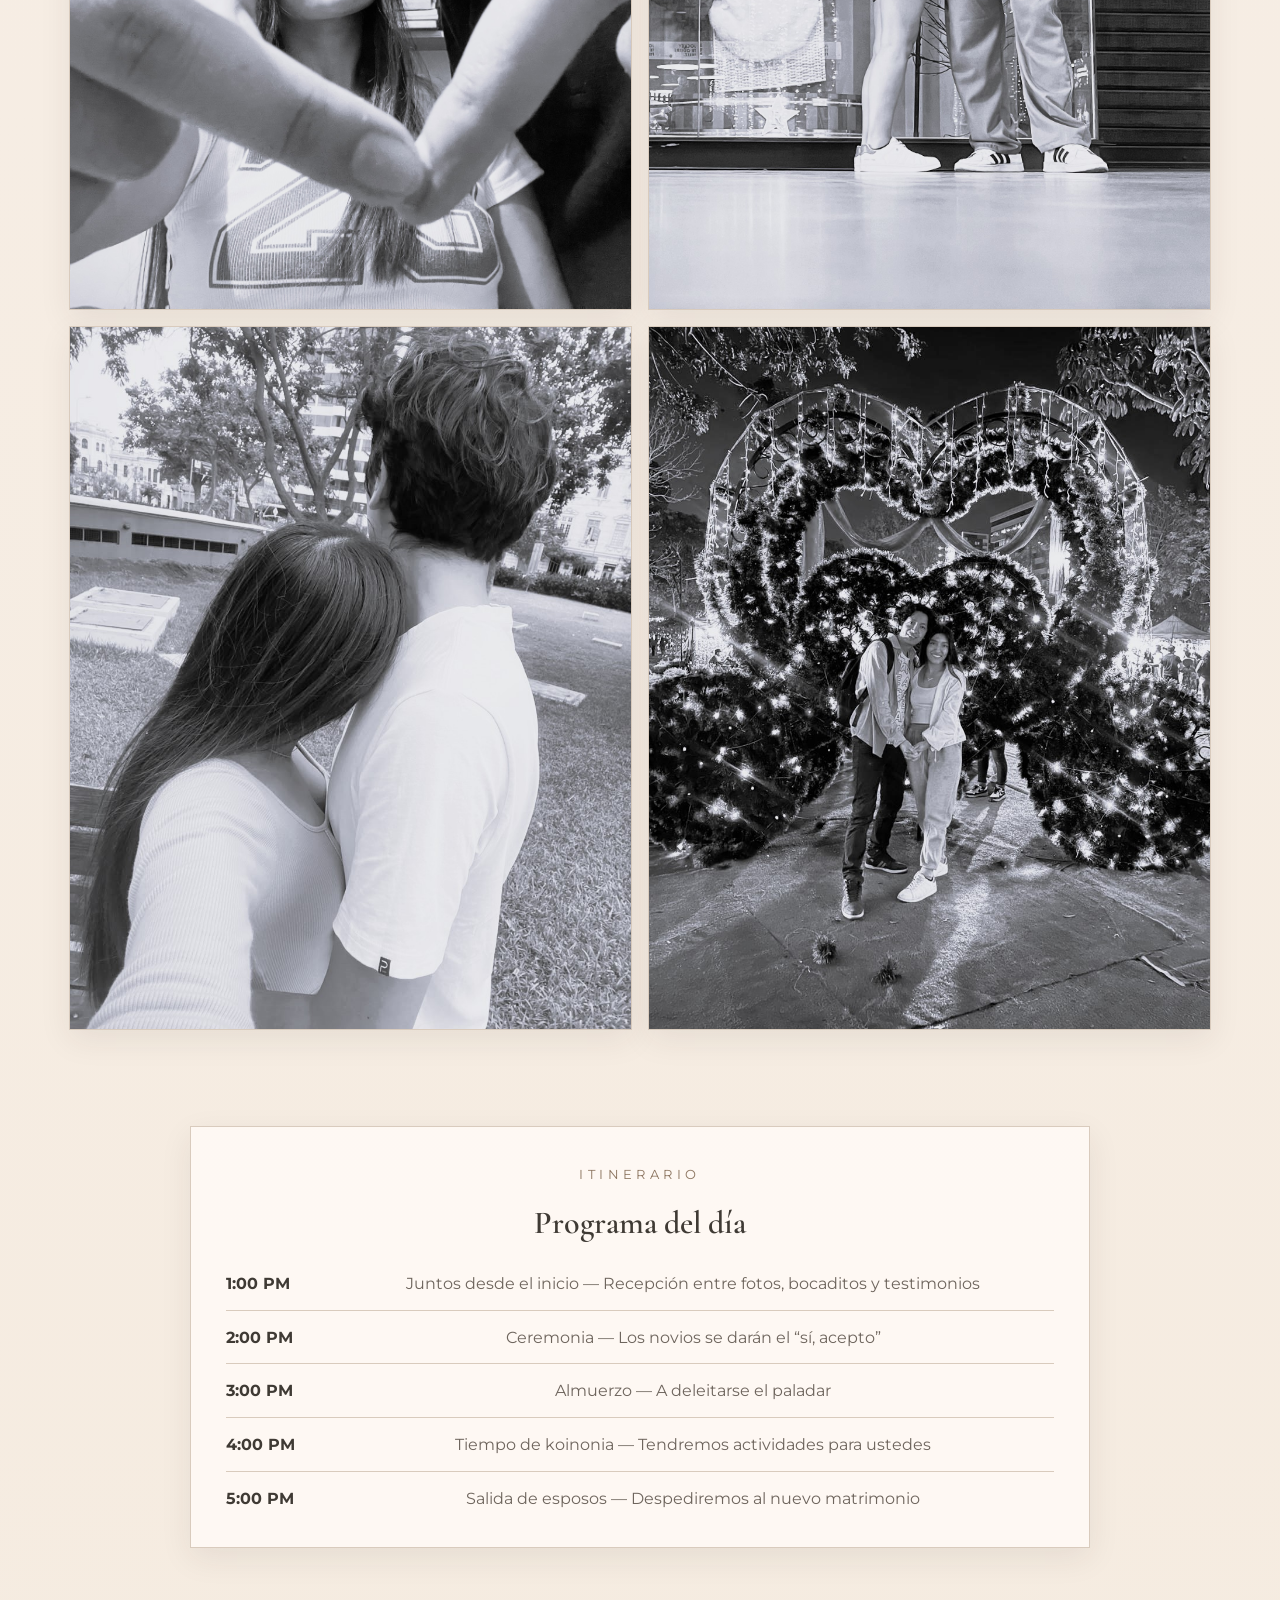
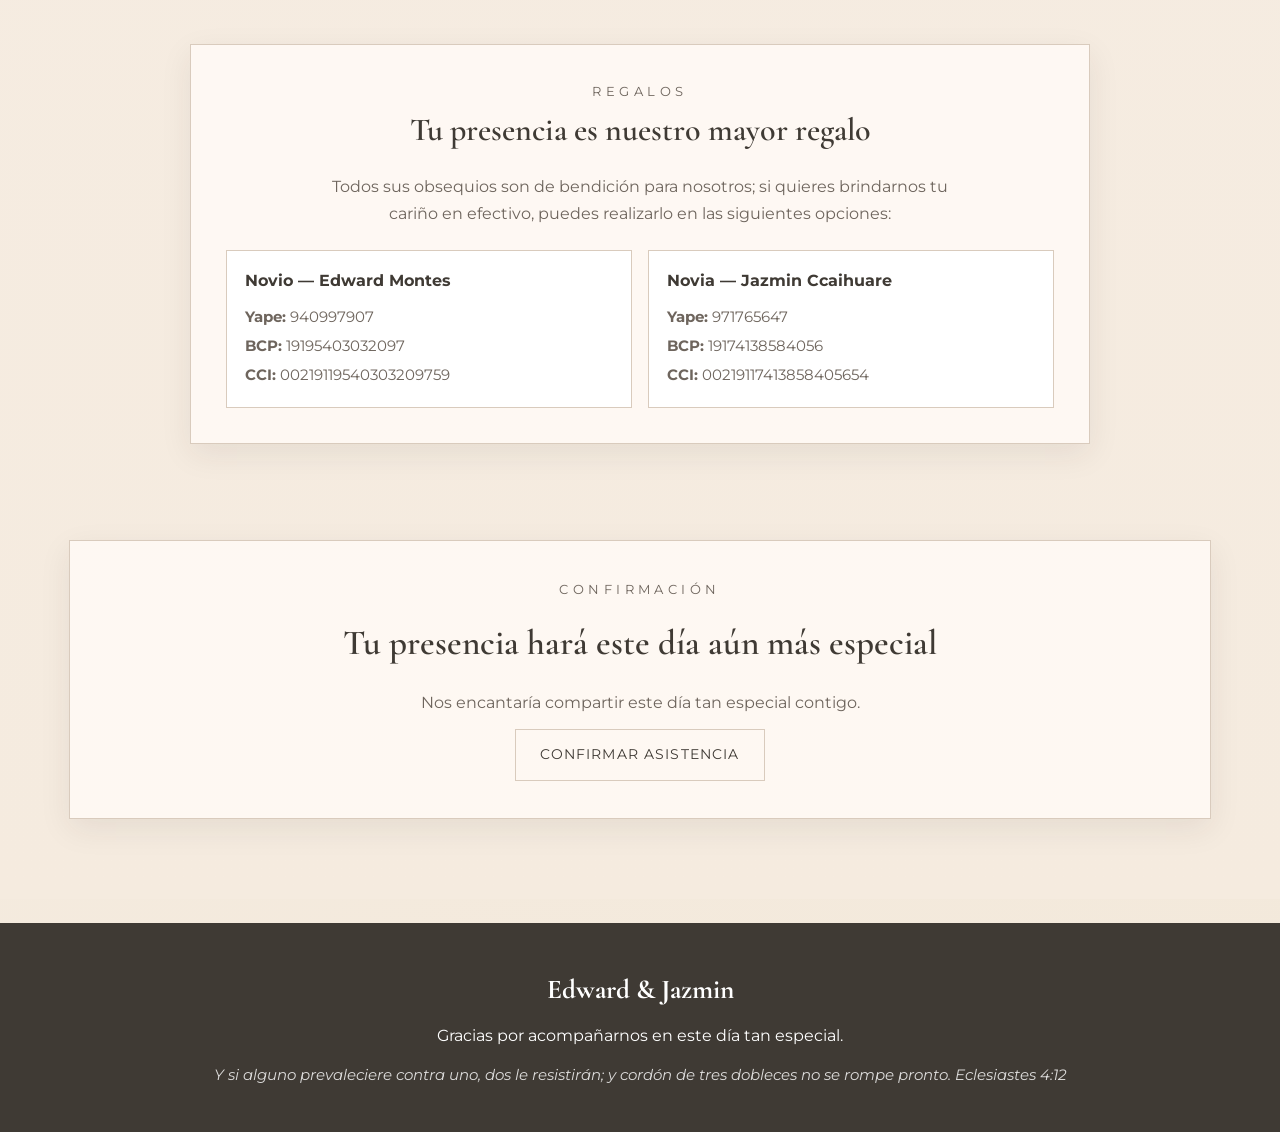
==== commit 94ad76a9: "Ocultar iframe de YouTube manteniendo música de fondo" ====
--- a/docs/index.html
+++ b/docs/index.html
@@ -153,8 +153,8 @@
       </div>
     </section>
 
-    <div class="music-player">
-      <iframe class="background-music-iframe" src="https://www.youtube.com/embed/hNVqvkx8RD4?autoplay=1&loop=1&playlist=hNVqvkx8RD4&controls=0&rel=0&modestbranding=1" title="Música de fondo" allow="autoplay; encrypted-media" loading="lazy"></iframe>
+    <div class="music-player" aria-hidden="true">
+      <iframe class="background-music-iframe" src="https://www.youtube.com/embed/hNVqvkx8RD4?autoplay=1&loop=1&playlist=hNVqvkx8RD4&controls=0&rel=0&modestbranding=1" title="Música de fondo" allow="autoplay; encrypted-media" loading="lazy" style="position:absolute;width:1px;height:1px;left:-9999px;opacity:0;pointer-events:none;"></iframe>
     </div>
   </main>
 
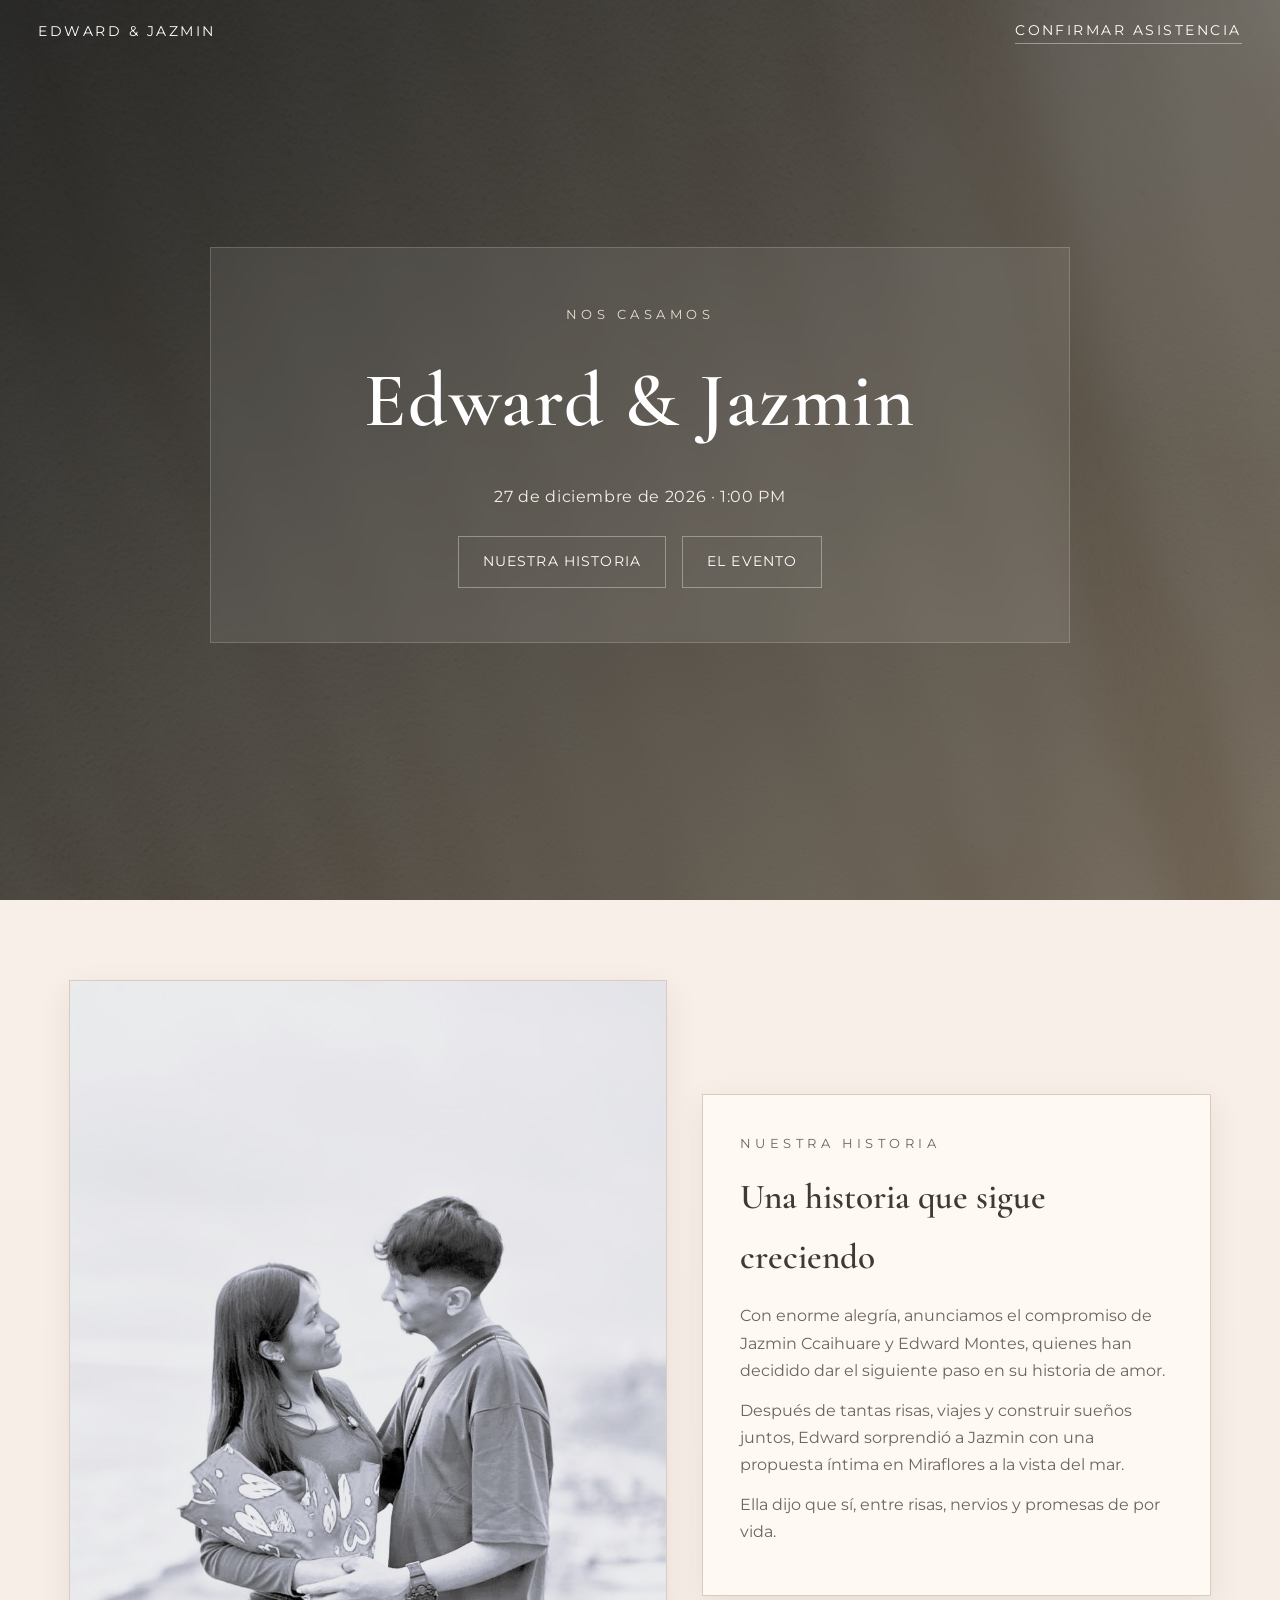
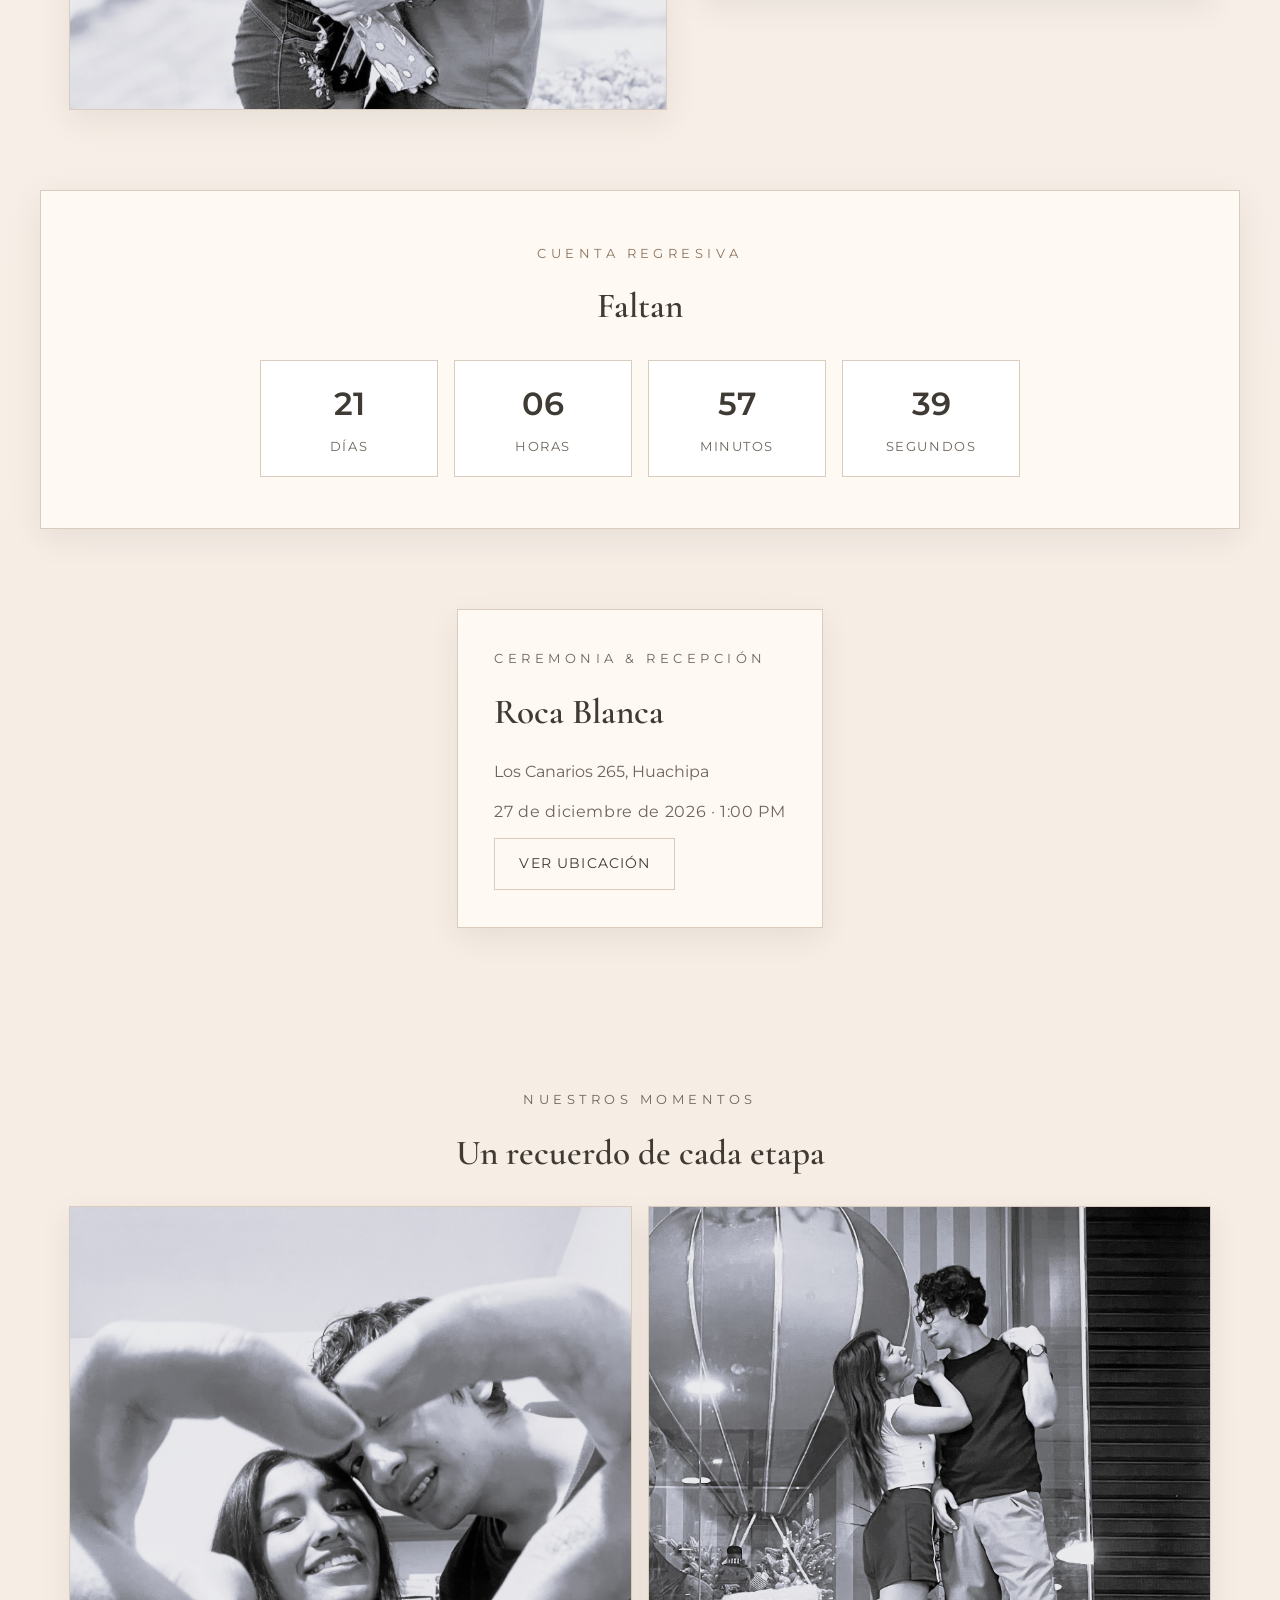
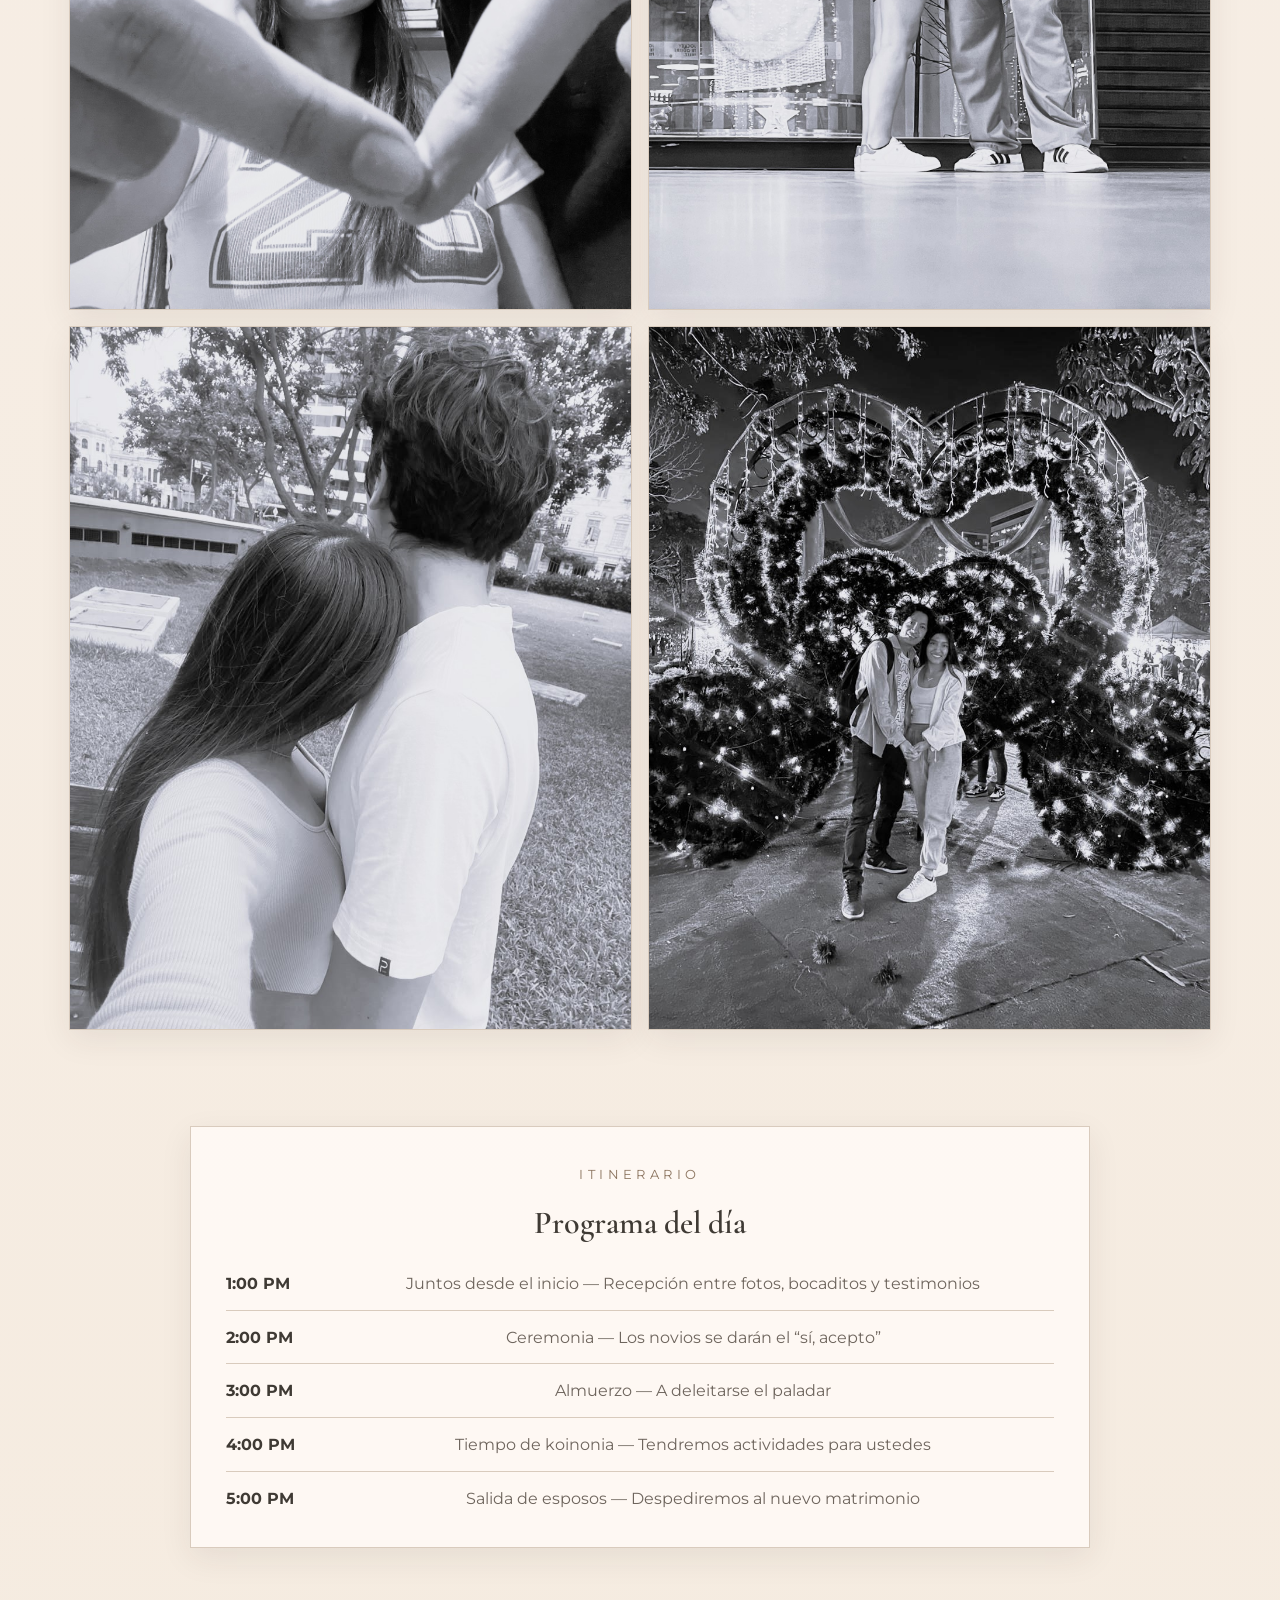
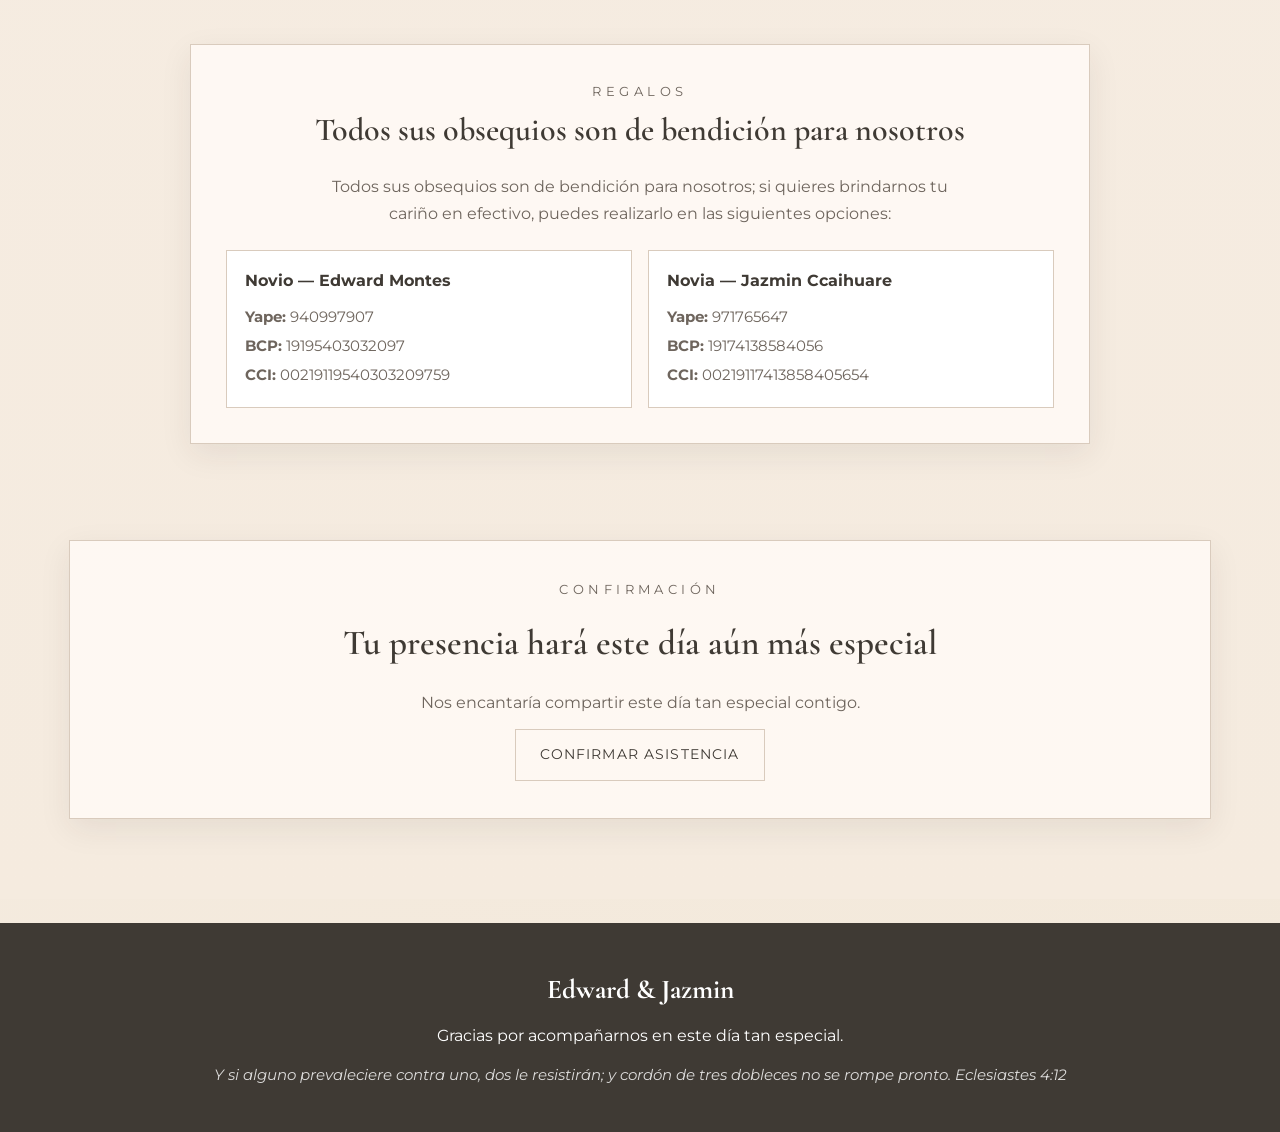
==== commit 8159857a: "Actualizar título de sección de regalos" ====
--- a/docs/index.html
+++ b/docs/index.html
@@ -123,7 +123,7 @@
     <section class="section gifts-section">
       <div class="gifts-card">
         <p class="section-kicker">Regalos</p>
-        <h2>Tu presencia es nuestro mayor regalo</h2>
+        <h2>Todos sus obsequios son de bendición para nosotros</h2>
         <p>
           Todos sus obsequios son de bendición para nosotros; si quieres brindarnos tu cariño en efectivo, puedes realizarlo en las siguientes opciones:
         </p>
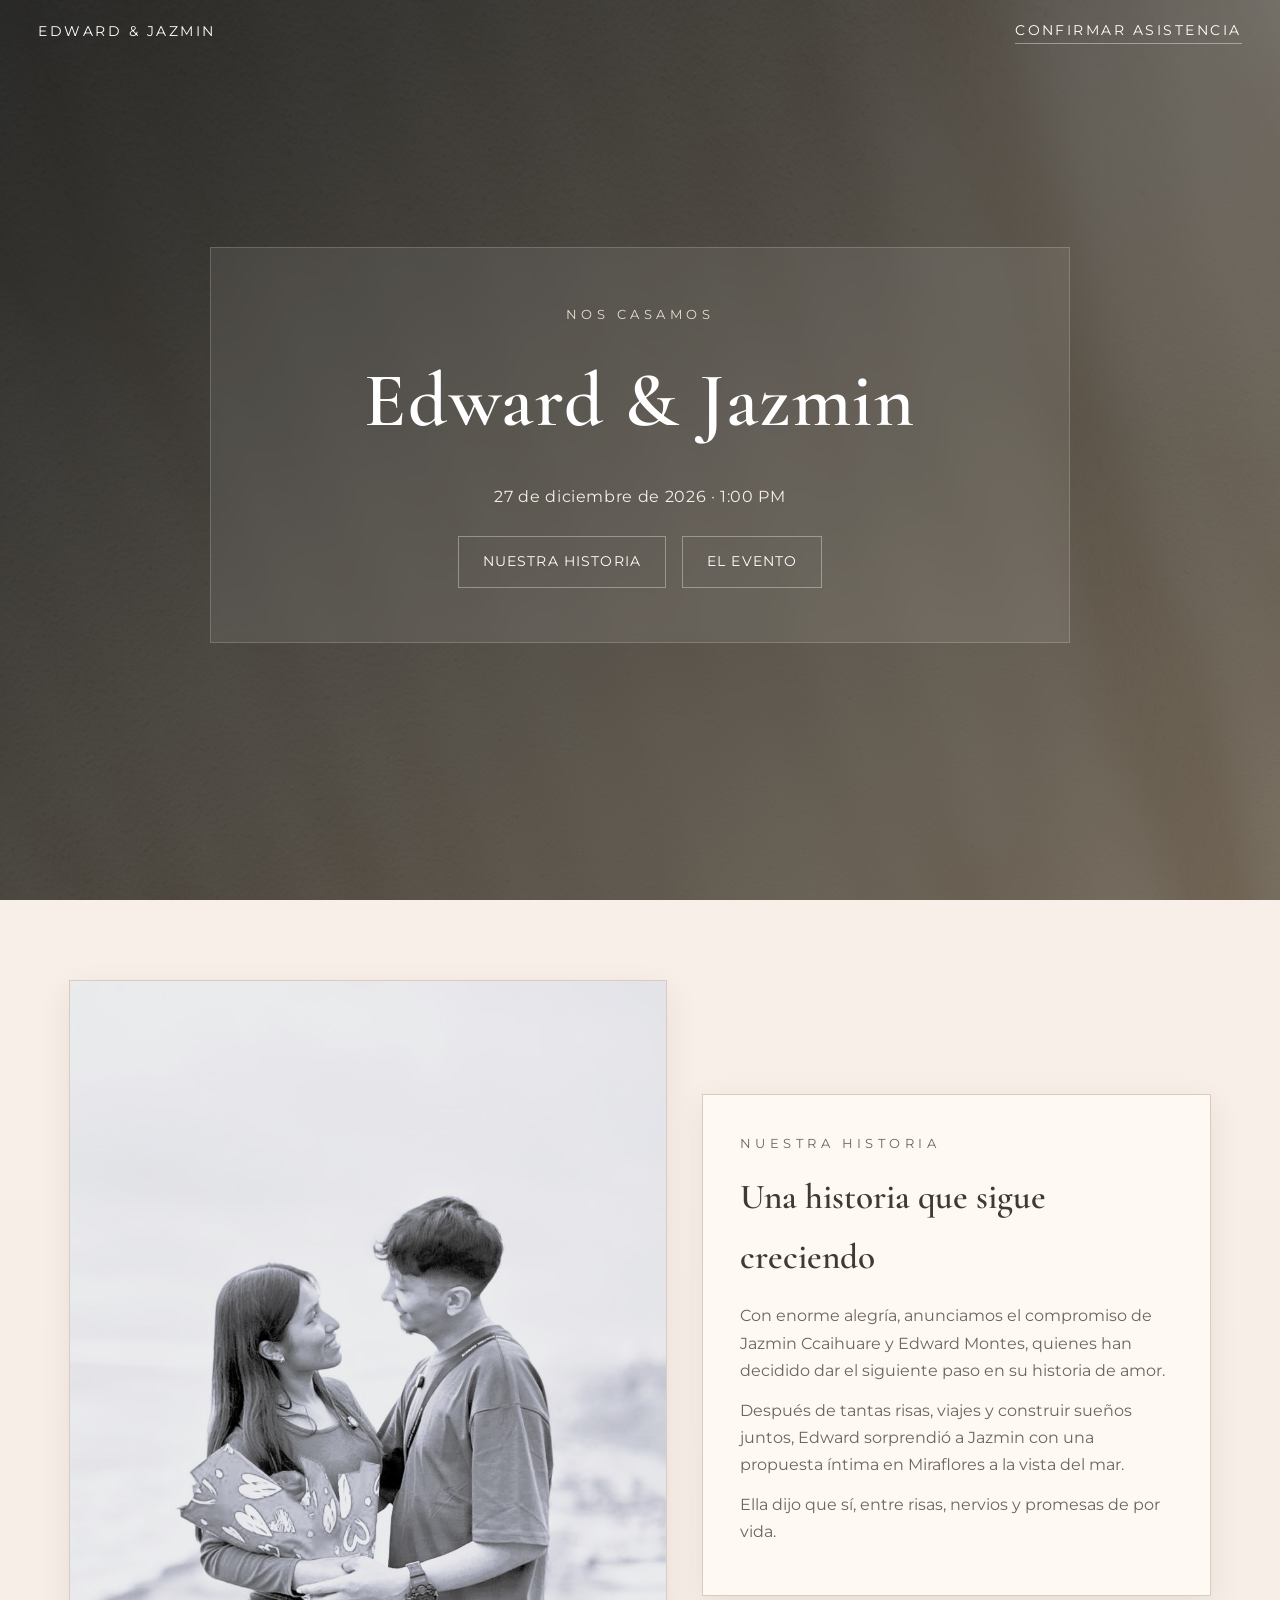
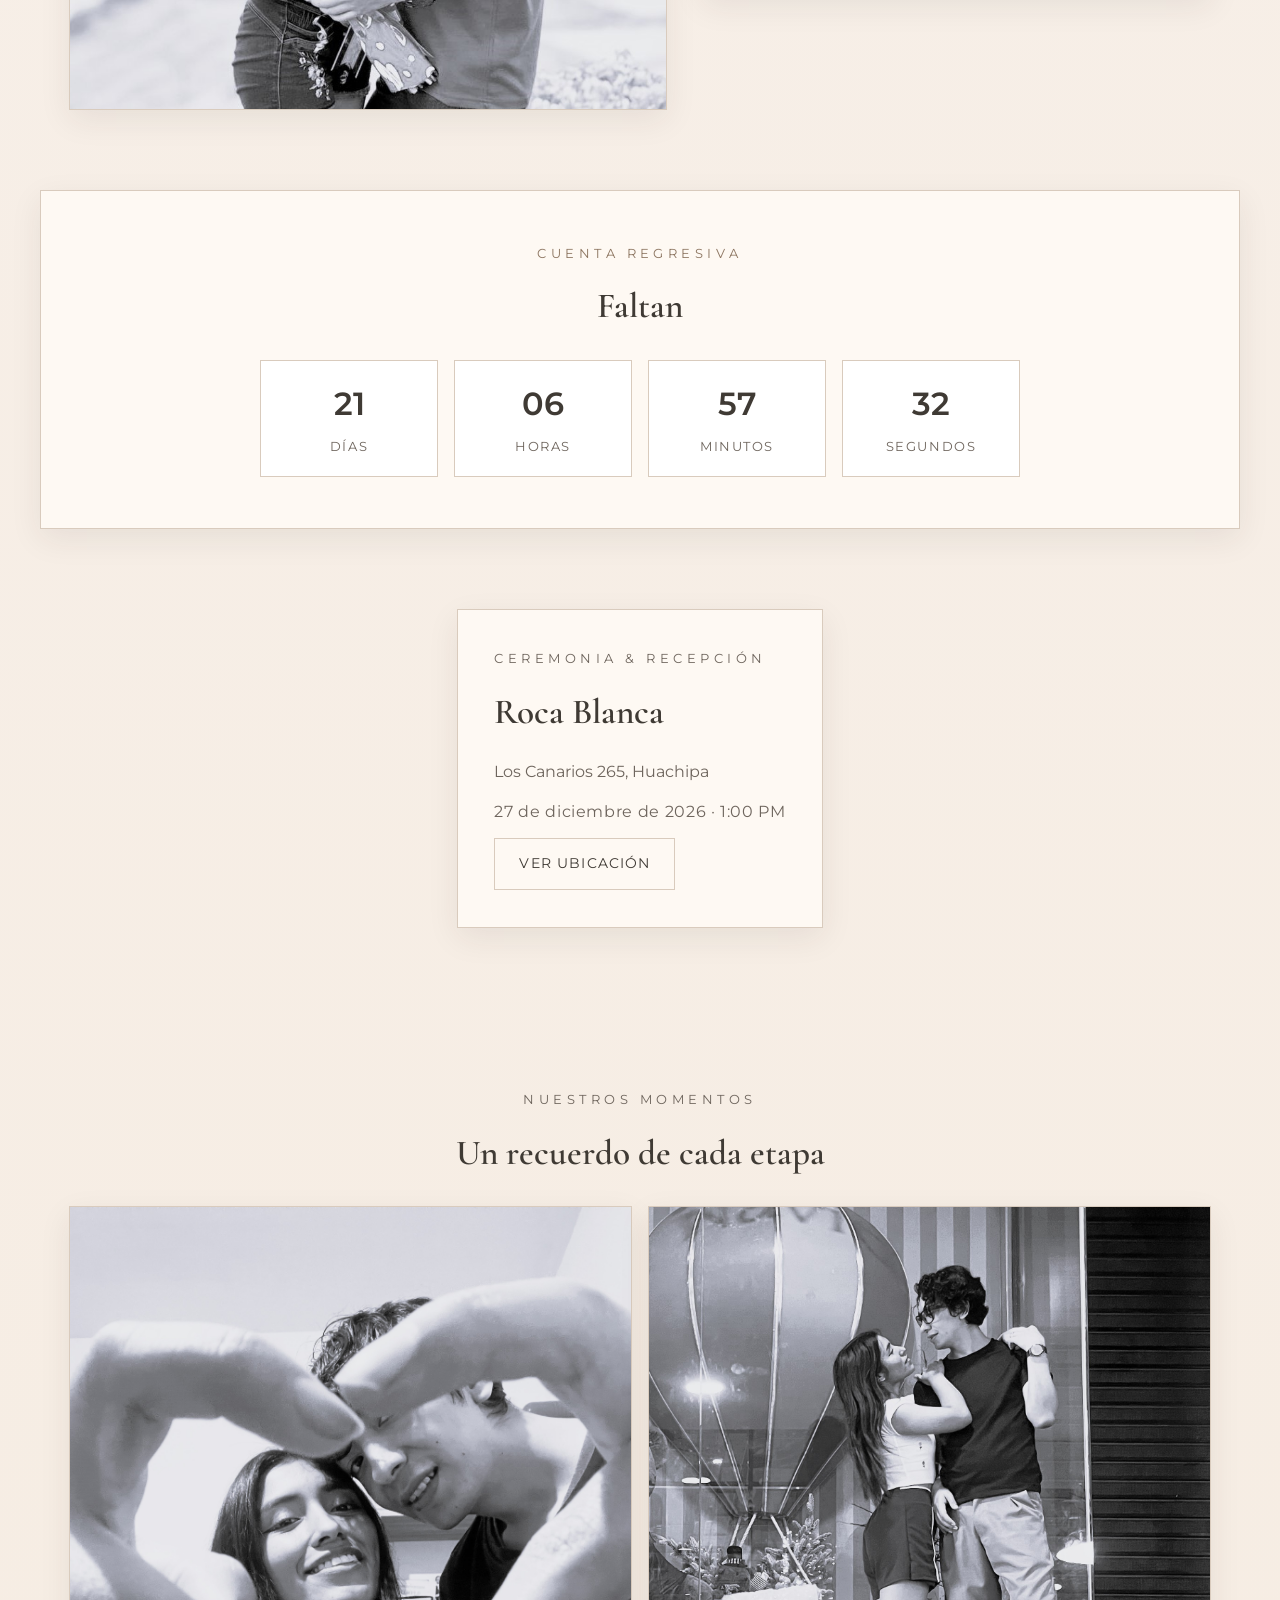
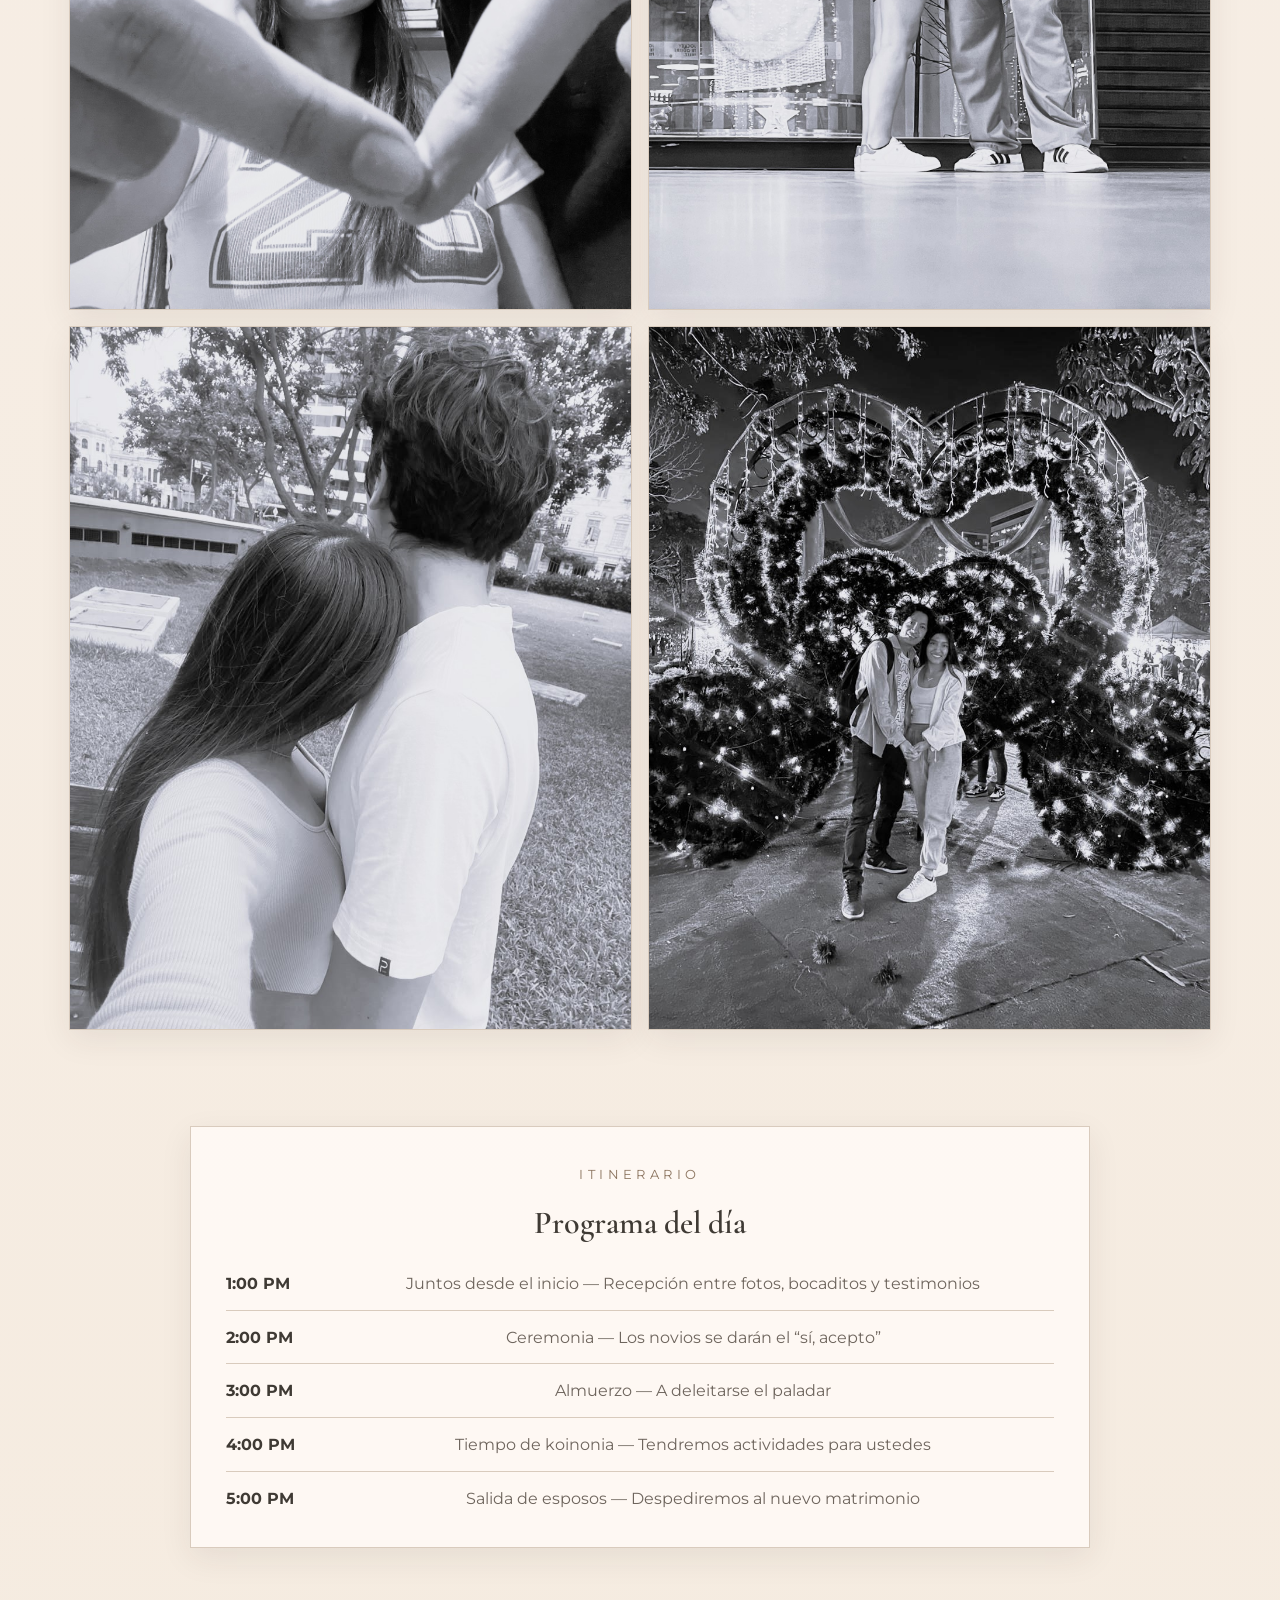
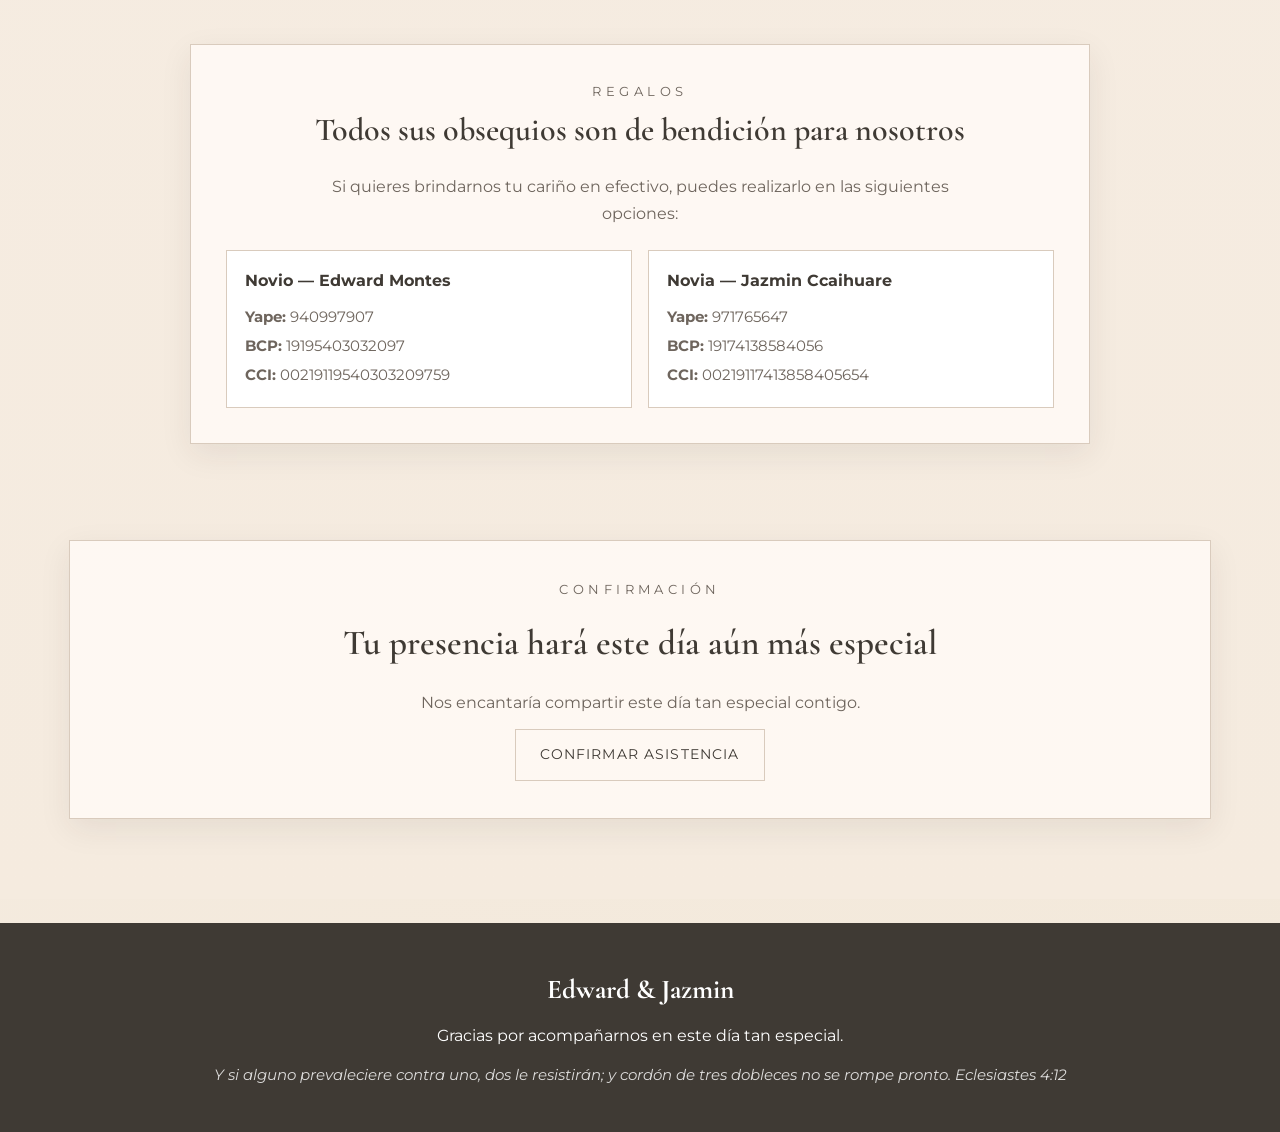
==== commit 3b1ae9a5: "Eliminar frase duplicada en sección de regalos" ====
--- a/docs/index.html
+++ b/docs/index.html
@@ -125,7 +125,7 @@
         <p class="section-kicker">Regalos</p>
         <h2>Todos sus obsequios son de bendición para nosotros</h2>
         <p>
-          Todos sus obsequios son de bendición para nosotros; si quieres brindarnos tu cariño en efectivo, puedes realizarlo en las siguientes opciones:
+          Si quieres brindarnos tu cariño en efectivo, puedes realizarlo en las siguientes opciones:
         </p>
         <div class="gift-details">
           <div class="gift-person">
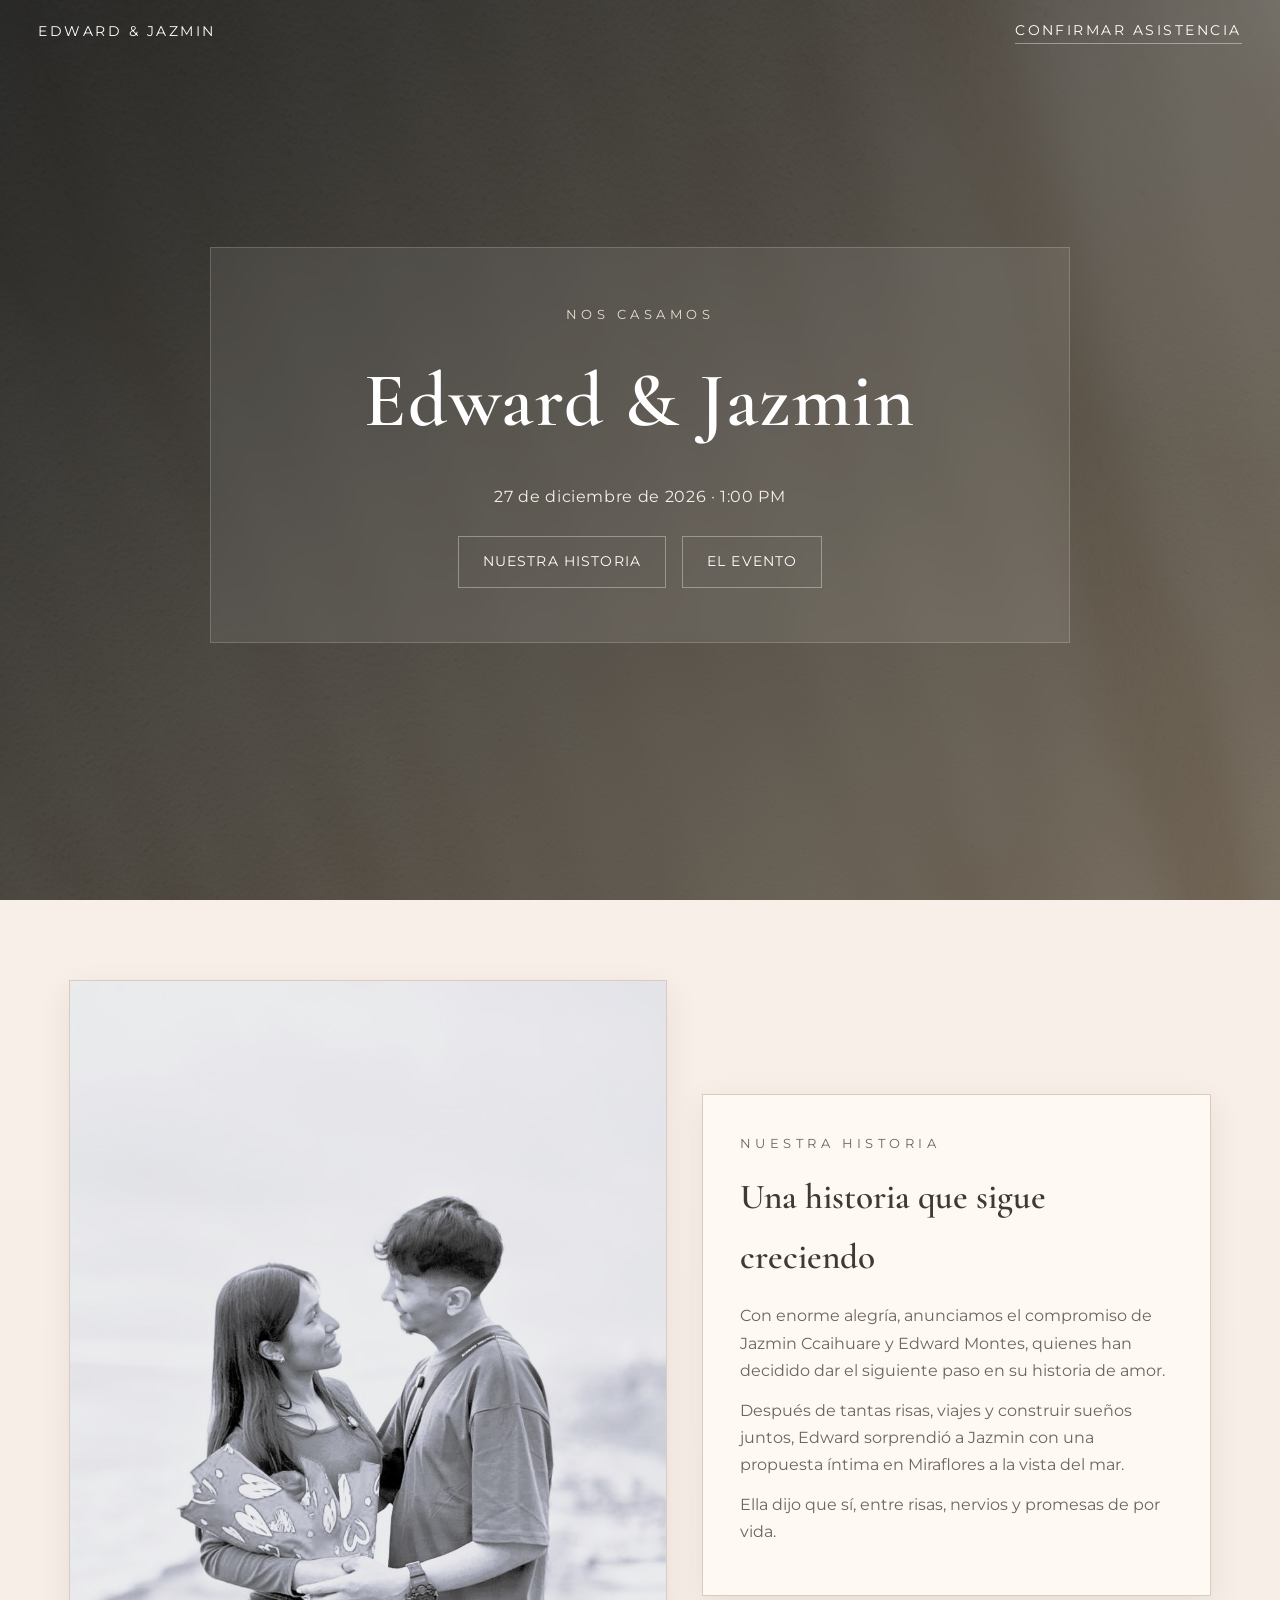
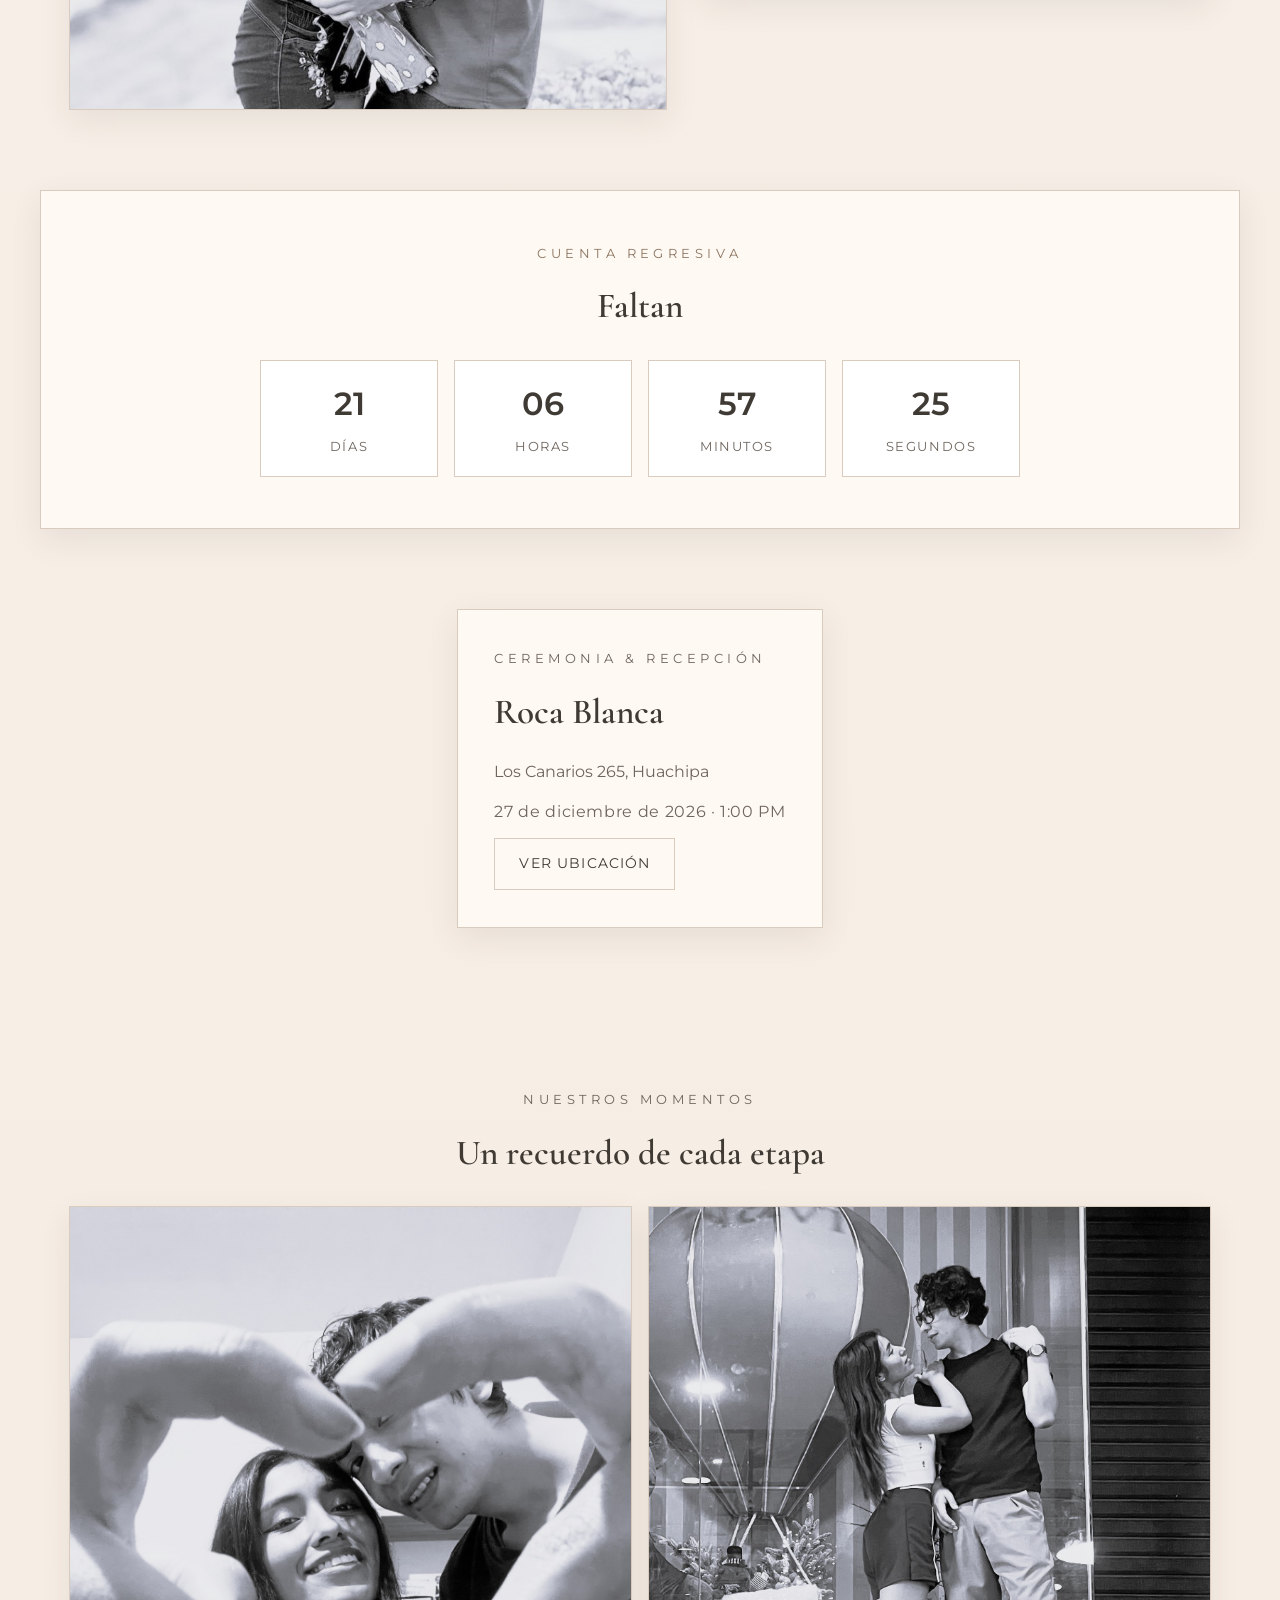
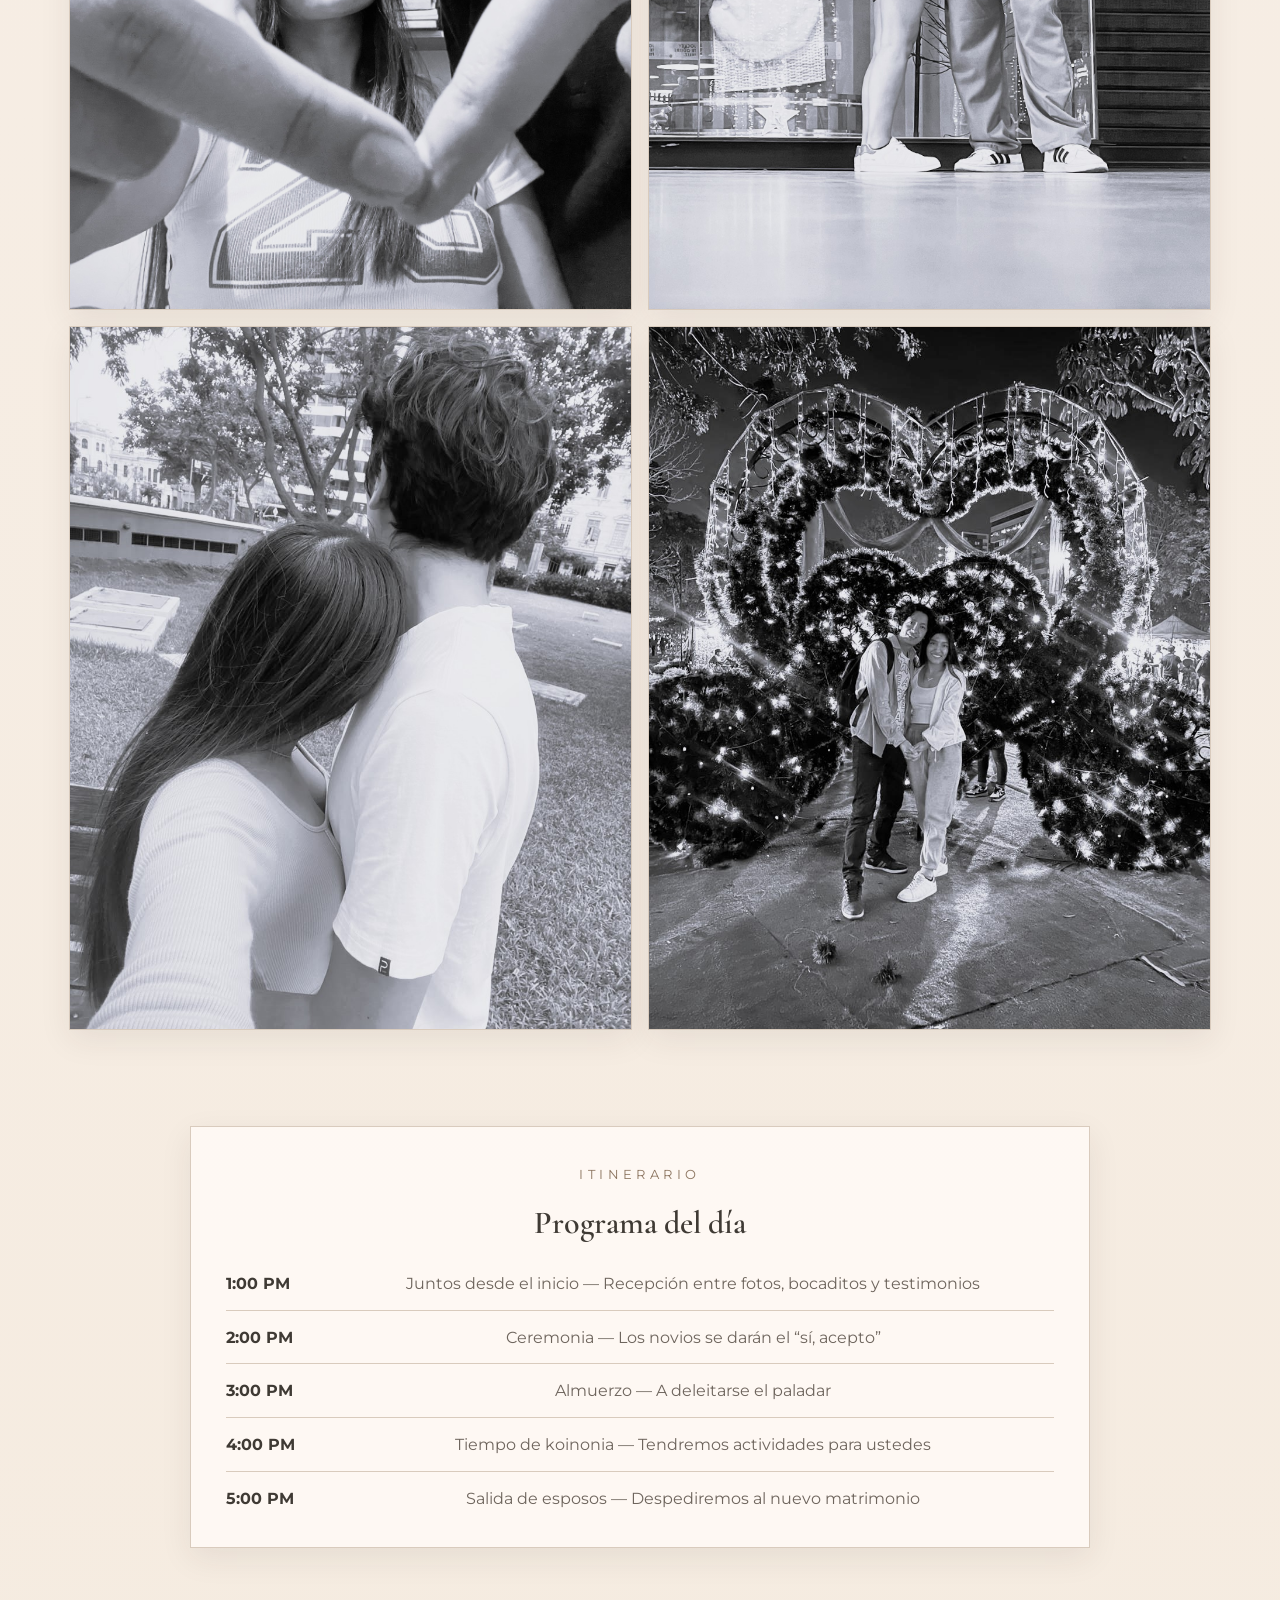
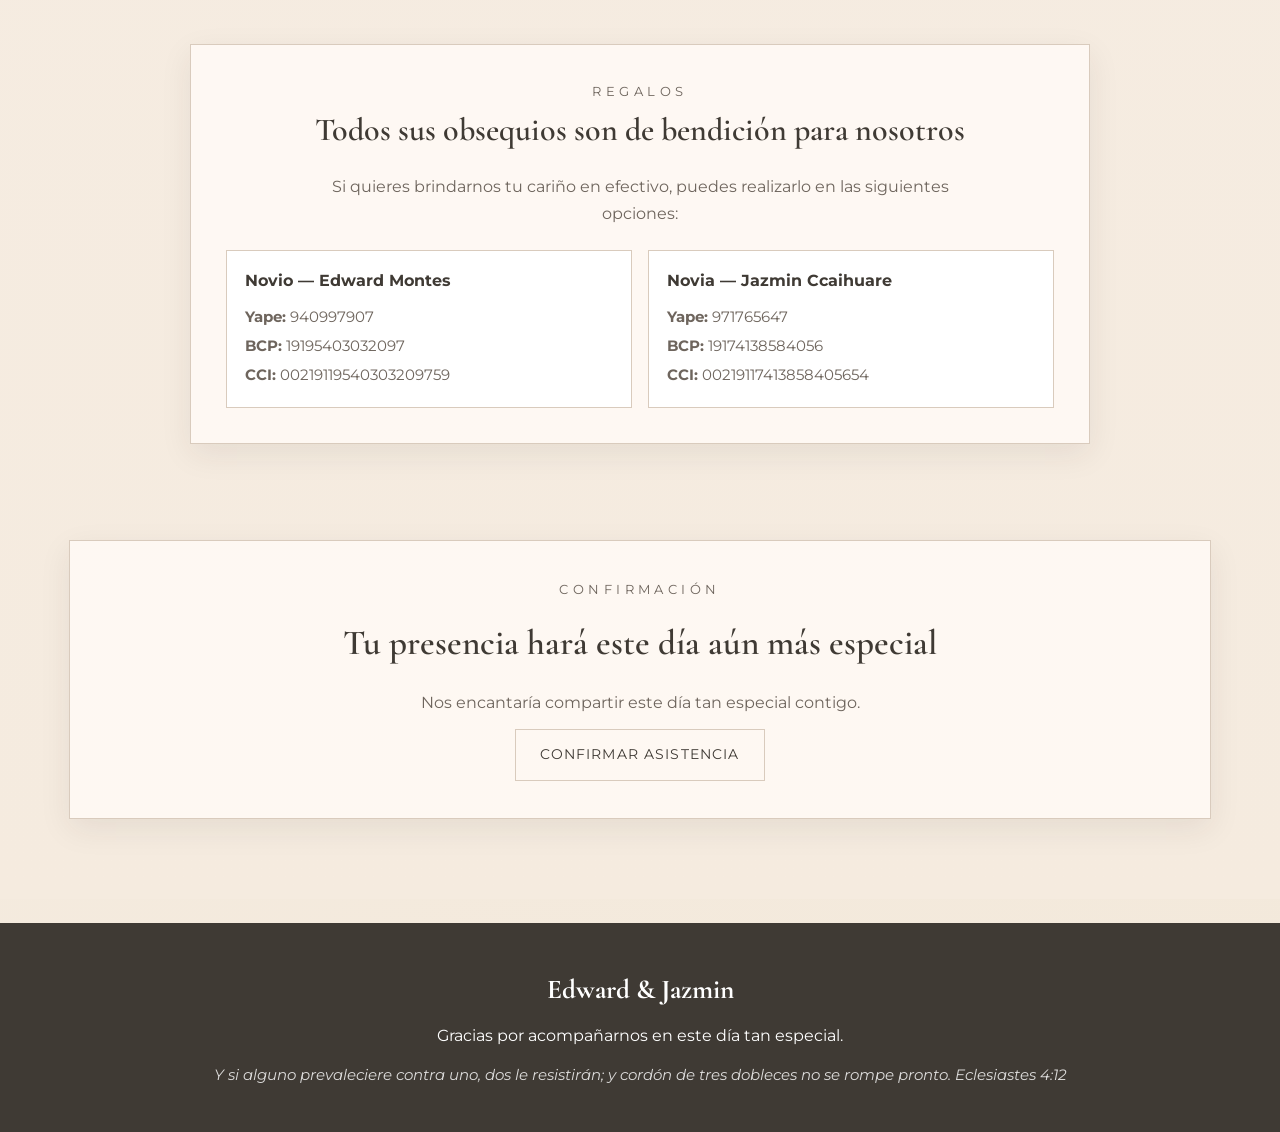
==== commit 9691c907: "Mejorar autoplay de música de fondo al cargar la página" ====
--- a/docs/index.html
+++ b/docs/index.html
@@ -154,7 +154,7 @@
     </section>
 
     <div class="music-player" aria-hidden="true">
-      <iframe class="background-music-iframe" src="https://www.youtube.com/embed/hNVqvkx8RD4?autoplay=1&loop=1&playlist=hNVqvkx8RD4&controls=0&rel=0&modestbranding=1" title="Música de fondo" allow="autoplay; encrypted-media" loading="lazy" style="position:absolute;width:1px;height:1px;left:-9999px;opacity:0;pointer-events:none;"></iframe>
+      <iframe class="background-music-iframe" src="https://www.youtube.com/embed/hNVqvkx8RD4?autoplay=1&loop=1&playlist=hNVqvkx8RD4&controls=0&rel=0&modestbranding=1&playsinline=1" title="Música de fondo" allow="autoplay; encrypted-media" loading="eager" style="position:absolute;width:1px;height:1px;left:-9999px;opacity:0;pointer-events:none;"></iframe>
     </div>
   </main>
 
